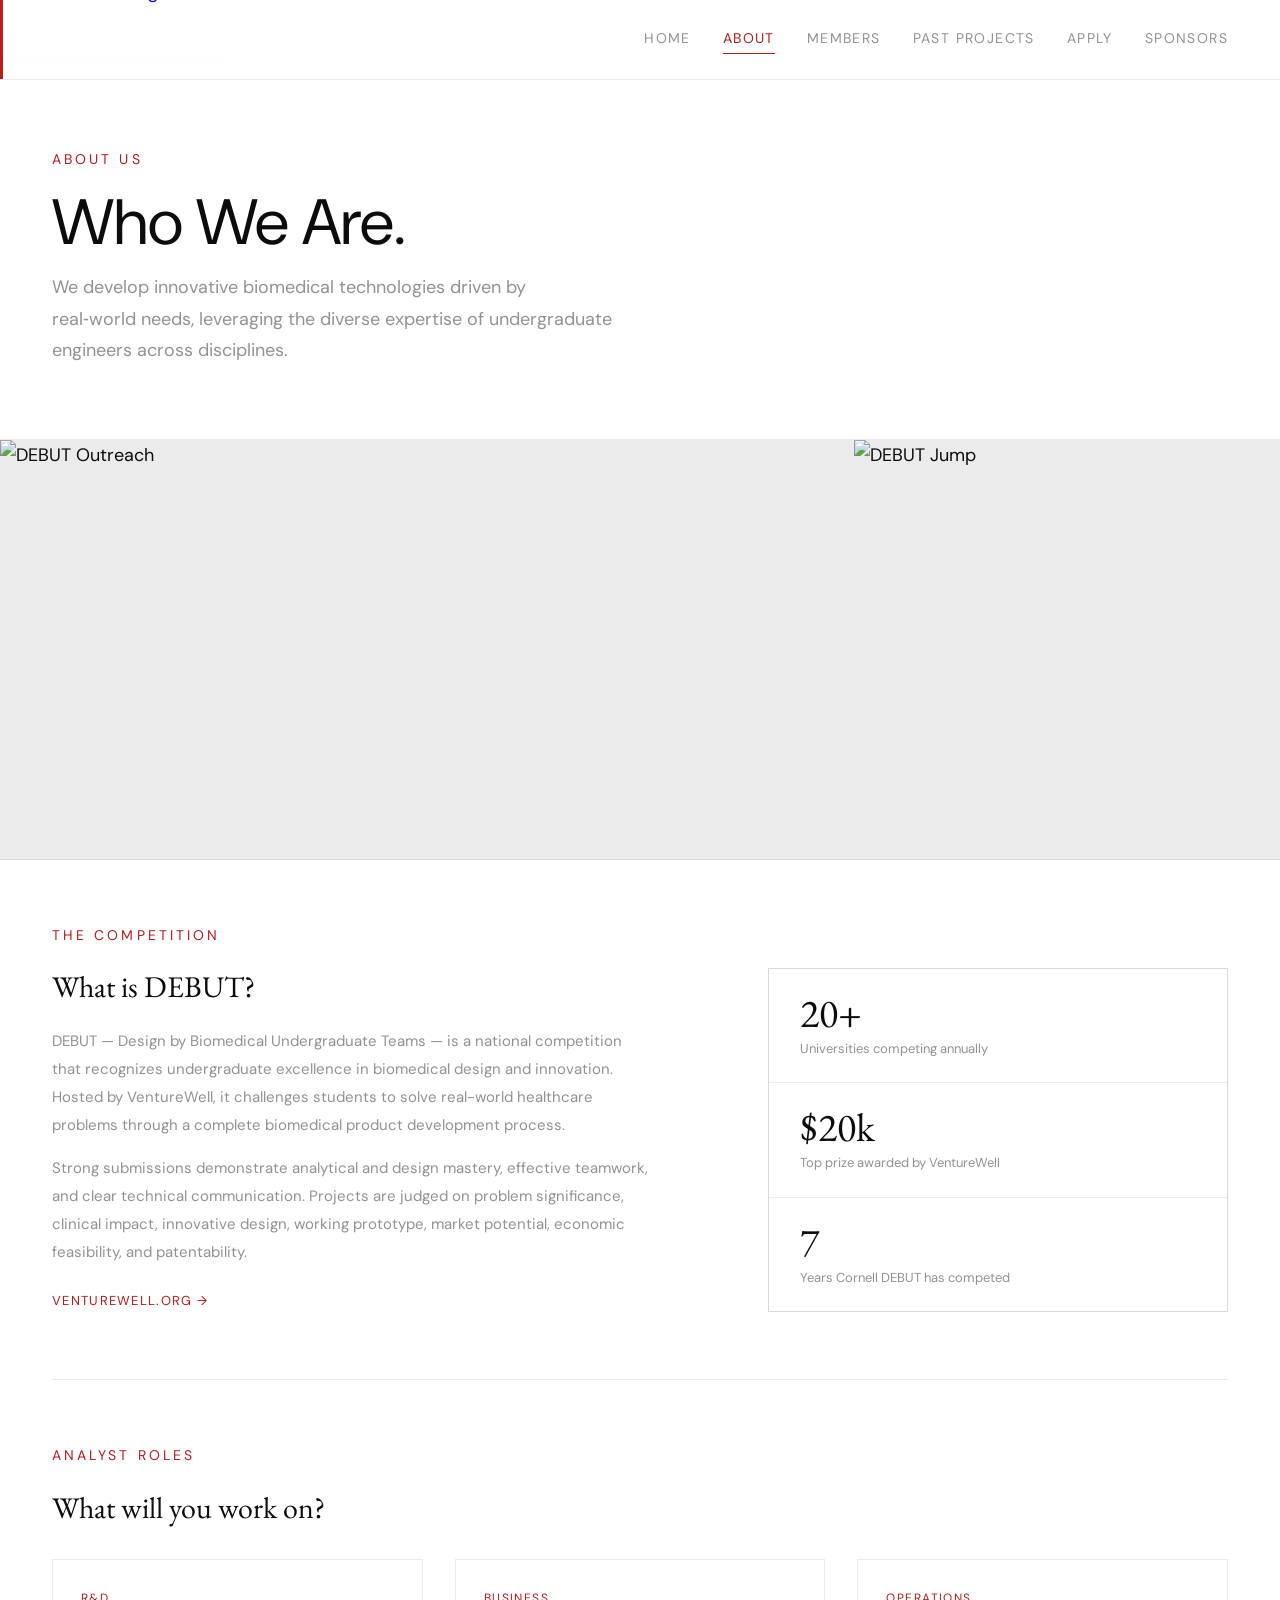
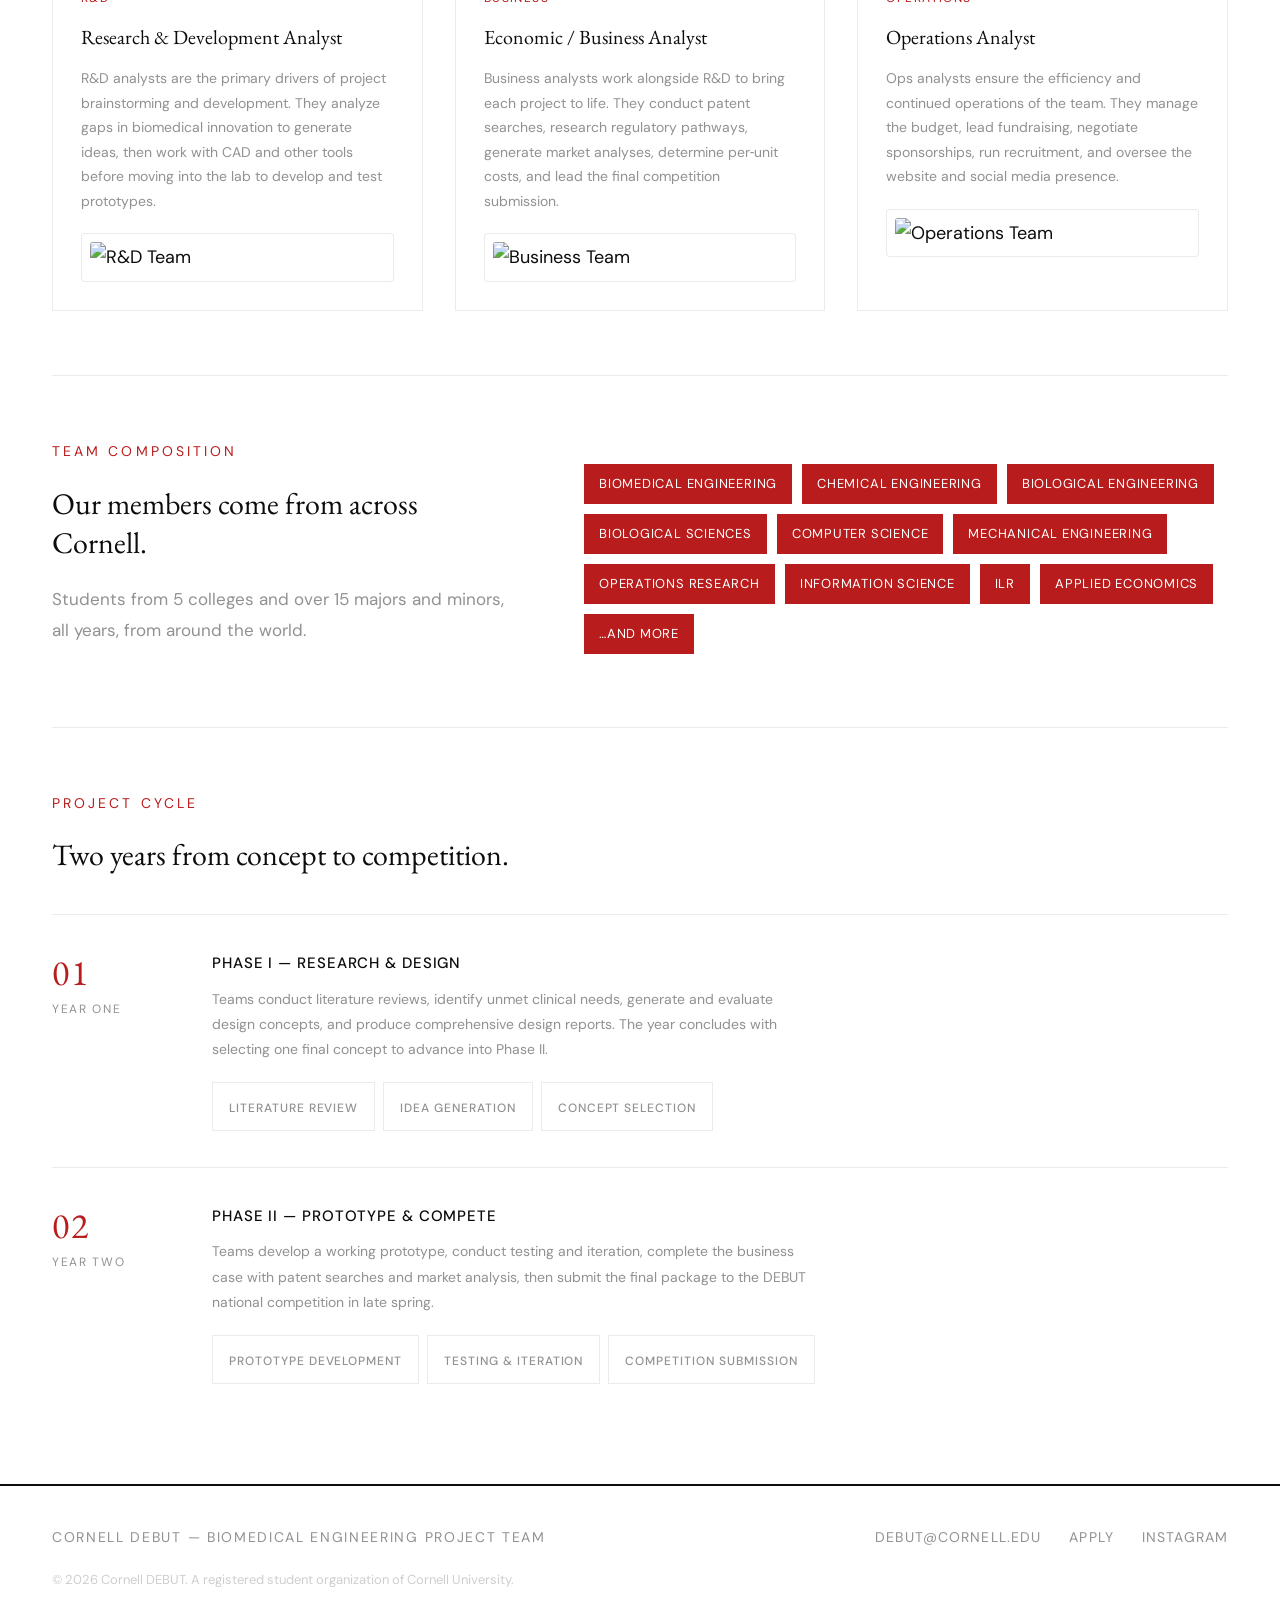
==== about/index.html @ a7586063 "Page splitting split website pages to different html files" ====
<!DOCTYPE html>
<html lang="en">
<head>
  <meta charset="UTF-8">
  <meta name="viewport" content="width=device-width, initial-scale=1.0">
  <title>About — Cornell DEBUT</title>
  <meta name="description" content="How Cornell DEBUT works: the VentureWell DEBUT competition, our analyst roles, team composition, and the two-year project timeline.">
  <link rel="canonical" href="https://cornelldebut.org/about/">

  <!-- Google Fonts -->
  <link rel="preconnect" href="https://fonts.googleapis.com">
  <link rel="preconnect" href="https://fonts.gstatic.com" crossorigin>
  <link href="https://fonts.googleapis.com/css2?family=EB+Garamond:ital,wght@0,400;0,500;1,400&family=DM+Sans:wght@300;400;500&display=swap" rel="stylesheet">

  <!-- Stylesheet -->
  <link rel="stylesheet" href="/styles.css">
</head>
<body data-page="about">

<!-- ══════════════════════════════════════════════════════════════════════
     NAVIGATION — identical on all 6 pages.
     If you change it, copy this whole block into every page file.
     The current tab highlights itself from <body data-page="..."> — no JS.
     ══════════════════════════════════════════════════════════════════════ -->
<nav>
  <a href="/" class="nav-brand">
    <img src="/static/DEBUT_LOGOS/DEBUT_MAIN_LOGO.png" alt="DEBUT Logo" class="nav-logo">
  </a>
  <div class="nav-links">
    <a class="nav-link" data-nav="home"          href="/">Home</a>
    <a class="nav-link" data-nav="about"         href="/about/">About</a>
    <a class="nav-link" data-nav="members"       href="/members/">Members</a>
    <a class="nav-link" data-nav="past-projects" href="/past-projects/">Past Projects</a>
    <a class="nav-link" data-nav="apply"         href="/apply/">Apply</a>
    <a class="nav-link" data-nav="sponsors"      href="/sponsors/">Sponsors</a>
  </div>
</nav>

<div class="page">
  <!-- ── HERO ─────────────────────────────────────────────────── -->
  <div class="about-hero">
    <div class="about-hero-inner">
      <div class="page-eyebrow">About Us</div>
      <h1 class="page-title">Who We Are.</h1>
      <p class="page-subtitle">
        We develop innovative biomedical technologies driven by real‑world needs, leveraging the diverse expertise of undergraduate engineers across disciplines.
      </p>
    </div>
  </div>

  <!-- ── PHOTO STRIP ───────────────────────────────────────────── -->
  <div class="about-photo-strip">
    <div class="about-strip-img about-strip-main">
      <img loading="lazy" decoding="async" src="/static/DEBUT_B_ROLL/B_Roll_2.JPG" alt="DEBUT Outreach">
    </div>
    <div class="about-strip-img">
      <img loading="lazy" decoding="async" src="/static/DEBUT_B_ROLL/Subteam_1.JPG" alt="DEBUT Jump">
    </div>
  </div>

  <!-- ── BODY ──────────────────────────────────────────────────── -->
  <div class="about-body">

    <!-- The Competition -->
    <div class="about-section">
      <div class="about-section-grid">
        <div class="about-section-text">
          <div class="section-label">The Competition</div>
          <h2 class="about-section-heading">What is DEBUT?</h2>
          <p class="about-p">
            DEBUT — Design by Biomedical Undergraduate Teams — is a national competition that recognizes undergraduate excellence in biomedical design and innovation. Hosted by VentureWell, it challenges students to solve real-world healthcare problems through a complete biomedical product development process.
          </p>
          <p class="about-p">
            Strong submissions demonstrate analytical and design mastery, effective teamwork, and clear technical communication. Projects are judged on problem significance, clinical impact, innovative design, working prototype, market potential, economic feasibility, and patentability.
          </p>
          <a href="https://venturewell.org/debut/" target="_blank" class="about-link">Venturewell.org →</a>
        </div>

        <div class="about-section-aside">
          <div class="about-stat-card">
            <div class="about-stat-num">20+</div>
            <div class="about-stat-label">Universities competing annually</div>
          </div>
          <div class="about-stat-card">
            <div class="about-stat-num">$20k</div>
            <div class="about-stat-label">Top prize awarded by VentureWell</div>
          </div>
          <div class="about-stat-card">
            <div class="about-stat-num">7</div>
            <div class="about-stat-label">Years Cornell DEBUT has competed</div>
          </div>
        </div>
      </div>
    </div>

    <!-- Analyst Roles -->
    <div class="about-section about-section--bordered">
      <div class="section-label">Analyst Roles</div>
      <h2 class="about-section-heading">What will you work on?</h2>

      <div class="role-cards">

        <!-- R&D -->
        <div class="role-card">
          <div class="role-card-label">R&D</div>
          <div class="role-card-content">
            <h3>Research & Development Analyst</h3>
            <p>R&D analysts are the primary drivers of project brainstorming and development. They analyze gaps in biomedical innovation to generate ideas, then work with CAD and other tools before moving into the lab to develop and test prototypes.</p>
          </div>
          <div class="role-photo-box">
            <img loading="lazy" decoding="async" src="/static/DEBUT_B_ROLL/R&D_Analyst.JPEG" alt="R&D Team">
          </div>
        </div>

        <!-- Business -->
        <div class="role-card">
          <div class="role-card-label">Business</div>
          <div class="role-card-content">
            <h3>Economic / Business Analyst</h3>
            <p>Business analysts work alongside R&D to bring each project to life. They conduct patent searches, research regulatory pathways, generate market analyses, determine per‑unit costs, and lead the final competition submission.</p>
          </div>
          <div class="role-photo-box">
            <img loading="lazy" decoding="async" src="/static/DEBUT_B_ROLL/Econ_Analyst.JPG" alt="Business Team">
          </div>
        </div>

        <!-- Operations -->
        <div class="role-card">
          <div class="role-card-label">Operations</div>
          <div class="role-card-content">
            <h3>Operations Analyst</h3>
            <p>Ops analysts ensure the efficiency and continued operations of the team. They manage the budget, lead fundraising, negotiate sponsorships, run recruitment, and oversee the website and social media presence.</p>
          </div>
          <div class="role-photo-box">
            <img loading="lazy" decoding="async" src="/static/DEBUT_B_ROLL/Subteam_2.JPG" alt="Operations Team">
          </div>
        </div>

      </div>
    </div>

    <!-- Team Composition -->
    <div class="about-section about-section--bordered">
      <div class="about-composition-grid">
        <div>
          <div class="section-label">Team Composition</div>
          <h2 class="about-section-heading">Our members come from across Cornell.</h2>
          <p class="about-p about-p--lead">
            Students from 5 colleges and over 15 majors and minors, all years, from around the world.
          </p>
        </div>

        <div class="composition-tags">
          <div class="composition-tag">Biomedical Engineering</div>
          <div class="composition-tag">Chemical Engineering</div>
          <div class="composition-tag">Biological Engineering</div>
          <div class="composition-tag">Biological Sciences</div>
          <div class="composition-tag">Computer Science</div>
          <div class="composition-tag">Mechanical Engineering</div>
          <div class="composition-tag">Operations Research</div>
          <div class="composition-tag">Information Science</div>
          <div class="composition-tag">ILR</div>
          <div class="composition-tag">Applied Economics</div>
          <div class="composition-tag">…and more</div>
        </div>
      </div>
    </div>

    <!-- Project Cycle Timeline -->
    <div class="about-section about-section--bordered">
      <div class="section-label">Project Cycle</div>
      <h2 class="about-section-heading">Two years from concept to competition.</h2>

      <div class="timeline">

        <div class="timeline-row">
          <div class="timeline-year">
            <div class="timeline-marker">01</div>
            <span>Year One</span>
          </div>
          <div class="timeline-content">
            <h4>Phase I — Research &amp; Design</h4>
            <p>
              Teams conduct literature reviews, identify unmet clinical needs, generate and evaluate design concepts, and produce comprehensive design reports. The year concludes with selecting one final concept to advance into Phase II.
            </p>
            <div class="phase-steps">
              <div class="phase-step"><span>Literature Review</span></div>
              <div class="phase-step"><span>Idea Generation</span></div>
              <div class="phase-step"><span>Concept Selection</span></div>
            </div>
          </div>
        </div>

        <div class="timeline-row">
          <div class="timeline-year">
            <div class="timeline-marker">02</div>
            <span>Year Two</span>
          </div>
          <div class="timeline-content">
            <h4>Phase II — Prototype &amp; Compete</h4>
            <p>
              Teams develop a working prototype, conduct testing and iteration, complete the business case with patent searches and market analysis, then submit the final package to the DEBUT national competition in late spring.
            </p>
            <div class="phase-steps">
              <div class="phase-step"><span>Prototype Development</span></div>
              <div class="phase-step"><span>Testing &amp; Iteration</span></div>
              <div class="phase-step"><span>Competition Submission</span></div>
            </div>
          </div>
        </div>

      </div>
    </div>

  </div>

  <!-- FOOTER -->
</div>

<!-- ══════════════════════════════════════════════════════════════════════
     FOOTER — identical on all 6 pages. Copy to every file if changed.
     ══════════════════════════════════════════════════════════════════════ -->
<footer>
  <div class="footer-brand">Cornell DEBUT — Biomedical Engineering Project Team</div>
  <div class="footer-links">
    <a href="mailto:debut@cornell.edu" class="footer-link">debut@cornell.edu</a>
    <a href="/apply/" class="footer-link">Apply</a>
    <a href="https://instagram.com/cornelldebut" target="_blank" rel="noopener" class="footer-link">Instagram</a>
  </div>
  <div class="footer-copy">© 2026 Cornell DEBUT. A registered student organization of Cornell University.</div>
</footer>

<script src="/main.js"></script>

</body>
</html>
---- styles.css ----
/* ==========================================================================
   Cornell DEBUT — Main Stylesheet
   ==========================================================================

   Table of Contents:
   1.  Reset & Root Variables
   2.  Base / Body
   3.  Navigation
   4.  Page System (show/hide)
   5.  Buttons
   6.  Footer
   7.  Home — Hero
   8.  Home — Stats Bar
   9.  Home — Sections & Layout
   10. Home — Subteam Cards
   11. Home — Alumni Ticker
   12. Home — Photo Carousel
   13. About Page
   14. Members Page
   15. Apply Page
   16. Sponsors Page
   17. R&D Devices Page
   ========================================================================== */


/* --------------------------------------------------------------------------
   1. Reset & Root Variables
   -------------------------------------------------------------------------- */
*, *::before, *::after {
  box-sizing: border-box;
  margin: 0;
  padding: 0;
}

:root {
  --red:          #b91c1c;
  --red-dim:      rgba(185, 28, 28, 0.08);
  --red-mid:      rgba(185, 28, 28, 0.18);

  --bg:           #ffffff;
  --bg2:          #f8f8f8;
  --bg3:          #f2f2f2;

  --border:       rgba(0, 0, 0, 0.08);
  --border-hover: rgba(0, 0, 0, 0.18);

  --text:         #0c0c0c;
  --text-dim:     rgba(12, 12, 12, 0.45);
  --text-mid:     rgba(12, 12, 12, 0.70);

  --serif:        'EB Garamond', Georgia, serif;
  --sans:         'DM Sans', sans-serif;
}


/* --------------------------------------------------------------------------
   2. Base / Body
   -------------------------------------------------------------------------- */
html { scroll-behavior: smooth; }

body {
  background:             var(--bg);
  color:                  var(--text);
  font-family:            var(--sans);
  font-size:              18px;
  line-height:            1.7;
  -webkit-font-smoothing: antialiased;
  overflow-x:             hidden;
}


/* --------------------------------------------------------------------------
   3. Navigation
   -------------------------------------------------------------------------- */
nav {
  position:        fixed;
  top:             0; left: 0; right: 0;
  z-index:         200;
  height:          80px;
  display:         flex;
  align-items:     center;
  justify-content: space-between;
  padding:         0 52px;
  background:      rgba(255,255,255,0.97);
  backdrop-filter: blur(14px);
  border-bottom:   0.5px solid var(--border);
}

nav::before {
  content:    '';
  position:   absolute;
  left: 0; top: 0; bottom: 0;
  width:      3px;
  background: var(--red);
}

.nav-brand { display: flex; align-items: center; gap: 11px; cursor: pointer; text-decoration: none; }

.nav-logo {
  height: 125px;
  width: auto;
}

.nav-name {
  font-size:      22px;
  font-weight:    700;
  letter-spacing: 0;
  text-transform: none;
}

.nav-links { display: flex; gap: 32px; align-items: center; }

.nav-link {
  font-size:      14px;
  font-weight:    400;
  letter-spacing: 0.1em;
  text-transform: uppercase;
  color:          var(--text-dim);
  cursor:         pointer;
  transition:     color 0.2s;
  border:         none;
  background:     none;
  font-family:    var(--sans);
  position:        relative;
  padding-bottom:  2px;
  text-decoration: none;
  display:         inline-block;
}

.nav-link::after {
  content:    '';
  position:   absolute;
  bottom: -2px; left: 0;
  width: 0; height: 1.5px;
  background: var(--red);
  transition: width 0.22s ease;
}

.nav-link:hover        { color: var(--text); }
.nav-link:hover::after { width: 100%; }

/* Current-page highlight. Each page sets <body data-page="..."> and the
   matching nav link lights up. Add a pair of selectors here for a new page. */
body[data-page="home"]          .nav-link[data-nav="home"],
body[data-page="about"]         .nav-link[data-nav="about"],
body[data-page="members"]       .nav-link[data-nav="members"],
body[data-page="past-projects"] .nav-link[data-nav="past-projects"],
body[data-page="apply"]         .nav-link[data-nav="apply"],
body[data-page="sponsors"]      .nav-link[data-nav="sponsors"] {
  color: var(--red);
}
body[data-page="home"]          .nav-link[data-nav="home"]::after,
body[data-page="about"]         .nav-link[data-nav="about"]::after,
body[data-page="members"]       .nav-link[data-nav="members"]::after,
body[data-page="past-projects"] .nav-link[data-nav="past-projects"]::after,
body[data-page="apply"]         .nav-link[data-nav="apply"]::after,
body[data-page="sponsors"]      .nav-link[data-nav="sponsors"]::after {
  width: 100%;
}


/* --------------------------------------------------------------------------
   4. Page System
   -------------------------------------------------------------------------- */
.page { padding-top: 60px; min-height: 100vh; }


/* --------------------------------------------------------------------------
   5. Buttons
   -------------------------------------------------------------------------- */
.btn-primary {
  font-size:      14px;
  letter-spacing: 0.12em;
  text-transform: uppercase;
  font-weight:    500;
  padding:        12px 28px;
  background:     var(--red);
  color:          #fff;
  border:         none;
  cursor:          pointer;
  transition:      background 0.2s, transform 0.15s;
  font-family:     var(--sans);
  text-decoration: none;
  display:         inline-block;
  text-align:      center;
}

.btn-primary:hover { background: #991616; transform: translateY(-1px); }

.btn-outline {
  font-size:      14px;
  letter-spacing: 0.12em;
  text-transform: uppercase;
  font-weight:    500;
  padding:        12px 28px;
  background:     transparent;
  color:          var(--text-mid);
  border:         0.5px solid var(--border-hover);
  cursor:          pointer;
  transition:      all 0.2s;
  font-family:     var(--sans);
  text-decoration: none;
  display:         inline-block;
  text-align:      center;
}

.btn-outline:hover { border-color: var(--text-mid); color: var(--text); }


/* --------------------------------------------------------------------------
   6. Footer
   -------------------------------------------------------------------------- */
footer {
  border-top:      2px solid var(--text);
  padding:         40px 52px;
  display:         flex;
  justify-content: space-between;
  align-items:     center;
  flex-wrap:       wrap;
  gap:             20px;
  background:      var(--bg);
}

.footer-brand {
  font-size:      14px;
  letter-spacing: 0.12em;
  text-transform: uppercase;
  color:          var(--text-dim);
}

.footer-links { display: flex; gap: 28px; }

.footer-link {
  font-size:       14px;
  letter-spacing:  0.08em;
  text-transform:  uppercase;
  color:           var(--text-dim);
  text-decoration: none;
  cursor:          pointer;
  transition:      color 0.2s;
}

.footer-link:hover { color: var(--red); }

.footer-copy { font-size: 13px; color: rgba(12,12,12,0.2); }


/* --------------------------------------------------------------------------
   7. Home — Hero
   -------------------------------------------------------------------------- */
.hero {
  min-height:  92vh;
  display:     flex;
  align-items: stretch;
  position:    relative;
  overflow:    hidden;
  background:  var(--bg);
}

/* Faint decorative circle top-right */
.hero::after {
  content:      '';
  position:     absolute;
  top: -60px; right: 40px;
  width:        280px; height: 280px;
  border:       1px solid rgba(185,28,28,0.08);
  border-radius: 50%;
  pointer-events: none;
  z-index:      1;
}

.hero-bg {
  position:   absolute;
  inset:      0;
  z-index:    0;
  background: var(--bg);
}

.hero-grid {
  position:         absolute;
  inset:            0;
  z-index:          1;
  background-image: linear-gradient(var(--border) 1px, transparent 1px),
                    linear-gradient(90deg, var(--border) 1px, transparent 1px);
  background-size:  60px 60px;
  mask-image:       radial-gradient(ellipse 70% 90% at 25% 60%, black 20%, transparent 100%);
}

/* Split layout */
.hero-split {
  position:    relative;
  z-index:     2;
  display:     flex;
  align-items: stretch;
  width:       100%;
}

/* Left: text */
.hero-content {
  flex:            0 0 48%;
  display:         flex;
  flex-direction:  column;
  justify-content: flex-end;
  padding:         80px 56px 72px 52px;
  position:        relative;
  z-index:         2;
}

/* Right: light grey photo panel */
.hero-photo-panel {
  flex:       0 0 52%;
  position:   relative;
  overflow:   hidden;
  background: linear-gradient(140deg, #f5f5f5 0%, #ebebeb 100%);
}

.hero-team-photo {
  position:        absolute;
  inset:           0;
  width:           100%;
  height:          100%;
  object-fit:      contain;
  object-position: center;
}

/* Thin red dividing line */
.hero-photo-panel::before {
  content:    '';
  position:   absolute;
  left: 0; top: 12%; bottom: 12%;
  width:      2px;
  background: linear-gradient(to bottom, transparent, var(--red) 35%, var(--red) 65%, transparent);
  z-index:    3;
}

/* Faint red glow in bottom-right corner */
.hero-photo-panel::after {
  content:    '';
  position:   absolute;
  bottom: 0; right: 0;
  width:  260px; height: 260px;
  background: radial-gradient(ellipse at bottom right, rgba(185,28,28,0.08) 0%, transparent 65%);
  z-index:    2;
  pointer-events: none;
}

.hero-eyebrow {
  font-size:      12px;
  letter-spacing: 0.18em;
  text-transform: uppercase;
  color:          var(--red);
  margin-bottom:  16px;
  display:        flex;
  align-items:    center;
  gap:            10px;
}

.hero-eyebrow::before {
  content:    '';
  display:    block;
  width:      24px; height: 1px;
  background: var(--red);
}

.hero-title {
  font-family:    var(--sans);
  font-size:      clamp(52px, 7vw, 88px);
  font-weight:    400;
  line-height:    1.0;
  letter-spacing: -0.01em;
  color:          var(--text);
  margin-bottom:  24px;
}

.hero-title em { font-style: italic; color: var(--red); }

.hero-desc {
  font-size:     18px;
  color:         var(--text-dim);
  max-width:     480px;
  line-height:   1.75;
  margin-bottom: 36px;
}

.hero-cta { display: flex; gap: 14px; flex-wrap: wrap; }

@media (max-width: 900px) {
  .hero-split       { flex-direction: column; }
  .hero-content     { flex: none; padding: 72px 32px 40px; }
  .hero-photo-panel {
    flex: none; width: 100%; min-height: 320px;
  }
  .about-photo-grid {
    grid-template-columns: 1fr;
    grid-template-rows: repeat(3, minmax(180px, auto));
  }
  .about-photo-large { grid-row: auto; }
  .about-photo-small { min-height: 180px; }
}

/* Responsive helpers */
@media (max-width: 900px) {
  .tiers-grid { grid-template-columns: repeat(2, 1fr); }
  .apply-body { grid-template-columns: 1fr; gap: 48px; }
  .sponsor-benefits { grid-template-columns: 1fr; }
  .two-col { grid-template-columns: 1fr; gap: 48px; }
  .subteam-cards { grid-template-columns: 1fr; }
  .stats-bar { grid-template-columns: repeat(2, 1fr); }
  .role-cards { grid-template-columns: 1fr; }
  nav { padding: 0 24px; }
  .filter-row, .members-content, #team-container { padding-left: 24px; padding-right: 24px; }
  .about-body, .apply-body, .sponsors-body, .rnd-content { padding-left: 24px; padding-right: 24px; }
  .members-hero, .apply-hero, .sponsors-hero, .rnd-hero, .about-hero { padding-left: 24px; padding-right: 24px; }
  footer { padding: 32px 24px; }
}

@media (max-width: 600px) {
  .tiers-grid { grid-template-columns: 1fr; }
  .stats-bar { grid-template-columns: 1fr 1fr; }
  .hero-content { padding: 56px 20px 32px; }
  .hero-photo-panel { min-height: 260px; }
  .home-section { padding: 56px 20px; }
}


/* --------------------------------------------------------------------------
   8. Home — Stats Bar
   -------------------------------------------------------------------------- */
.stats-bar {
  border-top:            0.5px solid var(--border);
  border-bottom:         0.5px solid var(--border);
  display:               grid;
  grid-template-columns: repeat(4, 1fr);
}

.stat-item {
  padding:      32px 52px;
  border-right: 0.5px solid var(--border);
  position:     relative;
  overflow:     hidden;
  transition:   background 0.2s;
}

.stat-item::after {
  content:    '';
  position:   absolute;
  bottom: 0; left: 0; right: 0;
  height:     2px;
  background: var(--red);
  transform:  scaleX(0);
  transform-origin: left;
  transition: transform 0.3s ease;
}

.stat-item:hover        { background: var(--bg2); }
.stat-item:hover::after { transform: scaleX(1); }
.stat-item:last-child   { border-right: none; }

.stat-num { font-family: var(--serif); font-size: 42px; color: var(--text); line-height: 1; }

.stat-label {
  font-size:      14px;
  letter-spacing: 0.1em;
  text-transform: uppercase;
  color:          var(--text-dim);
  margin-top:     6px;
}


/* --------------------------------------------------------------------------
   9. Home — Sections & Layout
   -------------------------------------------------------------------------- */
.home-section { 
  padding: 88px 52px; 
  position: relative;
}

/* Faint decorative circle top-right */
.home-section::after {
  content:      '';
  position:     absolute;
  top: -40px; right: 60px;
  width:        200px; height: 200px;
  border:       1px solid rgba(185,28,28,0.06);
  border-radius: 50%;
  pointer-events: none;
  z-index:      0;
}
.home-section + .home-section { border-top: 0.5px solid var(--border); }

.section-label {
  font-size:      14px;
  letter-spacing: 0.22em;
  text-transform: uppercase;
  color:          var(--red);
  margin-bottom:  20px;
}

.section-title {
  font-family:   var(--sans);
  font-size:     clamp(28px, 3.5vw, 44px);
  font-weight:   400;
  line-height:   1.2;
  color:         var(--text);
  margin-bottom: 20px;
}

.section-title em { font-style: italic; color: var(--red); }

.section-body { font-size: 18px; color: var(--text-dim); line-height: 1.8; max-width: 640px; }

.two-col {
  display:               grid;
  grid-template-columns: 1fr 1fr;
  gap:                   80px;
  align-items:           start;
  position:              relative;
}

/* --------------------------------------------------------------------------
   10. Home — Subteam Cards
   -------------------------------------------------------------------------- */
.subteam-cards {
  display:               grid;
  grid-template-columns: repeat(3, 1fr);
  gap:                   1px;
  background:            var(--border);
  margin-top:            48px;
}

.subteam-card {
  background: var(--bg);
  padding:    32px 28px;
  position:   relative;
  overflow:   hidden;
  transition: background 0.2s;
}

.subteam-card::after {
  content:    '';
  position:   absolute;
  bottom: 0; left: 0; right: 0;
  height:     2px;
  background: var(--red);
  transform:  scaleX(0);
  transform-origin: left;
  transition: transform 0.3s ease;
}

.subteam-card:hover        { background: var(--bg2); }
.subteam-card:hover::after { transform: scaleX(1); }

.subteam-card-num {
  font-family:   var(--serif);
  font-size:     28px;
  color:         var(--red);
  line-height:   1;
  margin-bottom: 16px;
}

.subteam-card-name {
  font-size:      16px;
  font-weight:    500;
  letter-spacing: 0.08em;
  text-transform: uppercase;
  margin-bottom:  10px;
}

.subteam-card-desc { font-size: 16px; color: var(--text-dim); line-height: 1.7; }


/* Floating photos in home mission section */
.floating-photo {
  position: absolute;
  border-radius: 2px;
  background-size: cover;
  background-position: center;
  box-shadow: 0 12px 40px rgba(0,0,0,0.12);
  pointer-events: none;
  z-index: 0;
  display: none; /* hidden by default — only show on large screens */
}

@media (min-width: 1200px) {
  .floating-photo { display: block; }
}
/* Single dark band as a punchy contrast strip amid all the white */
.alumni-strip {
  border-top:    0.5px solid var(--border);
  border-bottom: 0.5px solid var(--border);
  overflow:      hidden;
  background:    var(--text);
}

.alumni-strip-label {
  font-size:      14px;
  letter-spacing: 0.22em;
  text-transform: uppercase;
  color:          rgba(255,255,255,0.35);
  padding:        18px 52px 14px;
  border-bottom:  0.5px solid rgba(255,255,255,0.07);
}

.ticker-wrap {
  overflow:           hidden;
  padding:            28px 0;
  -webkit-mask-image: linear-gradient(90deg, transparent 0%, black 8%, black 92%, transparent 100%);
  mask-image:         linear-gradient(90deg, transparent 0%, black 8%, black 92%, transparent 100%);
}

.ticker {
  display:     flex;
  gap:         72px;
  white-space: nowrap;
  animation:   ticker 40s linear infinite;
  align-items: center;
}

.ticker:hover { animation-play-state: paused; }

.ticker-item {
  display:    flex;
  align-items: center;
  gap:         10px;
  flex-shrink: 0;
  opacity:     0.45;
  transition:  opacity 0.2s;
}

.ticker-item:hover { opacity: 1; }

@keyframes ticker {
  0%   { transform: translateX(0); }
  100% { transform: translateX(-50%); }
}


/* --------------------------------------------------------------------------
   12. Home — Photo Carousel
   -------------------------------------------------------------------------- */
.photo-carousel {
  position:      relative;
  width:         100%;
  height:        340px;
  overflow:      hidden;
  background:    var(--bg3);
  border-top:    0.5px solid var(--border);
  border-bottom: 0.5px solid var(--border);
}

.carousel-container { width: 100%; height: 100%; overflow: hidden; }

.carousel-track {
  display:   flex;
  height:    100%;
  gap:       0;
  animation: scroll 32s linear infinite;
  width:     max-content;
}

.carousel-item { flex-shrink: 0; width: 420px; height: 100%; margin-right: 16px; overflow: hidden; }

.carousel-item img { width: 100%; height: 100%; object-fit: cover; transition: transform 0.4s ease; display: block; }
.carousel-item:hover img { transform: scale(1.03); }

@keyframes scroll {
  0%   { transform: translateX(0); }
  100% { transform: translateX(-50%); }
}


/* --------------------------------------------------------------------------
   13. About Page
   -------------------------------------------------------------------------- */

/* ── Hero ── */
.about-hero {
  padding:    88px 52px 72px;
  position:   relative;
  background: var(--bg);
  border-bottom: 0.5px solid var(--border);
}

.about-hero::before {
  content:    '';
  position:   absolute;
  top: 0; left: 0; right: 0;
  height:     3px;
  background: linear-gradient(to right, var(--red) 0%, rgba(185,28,28,0.12) 55%, transparent 100%);
}

.about-hero-inner { max-width: 640px; }

/* ── Photo strip ── */
.about-photo-strip {
  display:        flex;
  height:         420px;
  gap:            3px;
  background:     var(--border);
  overflow:       hidden;
  border-bottom:  0.5px solid var(--border);
}

.about-strip-img {
  flex:     1;
  overflow: hidden;
  position: relative;
}

.about-strip-main { flex: 2; }

.about-strip-img img {
  width:      100%;
  height:     100%;
  object-fit: cover;
  object-position: center;
  display:    block;
  transition: transform 0.5s ease;
}

.about-strip-img:hover img { transform: scale(1.04); }

@media (max-width: 900px) {
  .about-photo-strip { height: 280px; }
  .about-strip-img:nth-child(3),
  .about-strip-img:nth-child(4) { display: none; }
  .about-strip-main { flex: 1; }
}

@media (max-width: 600px) {
  .about-photo-strip { height: 220px; }
  .about-hero { padding: 64px 24px 52px; }
}

/* ── Body ── */
.about-body { padding: 0 52px; }

.about-section {
  padding: 64px 0;
}

.about-section--bordered {
  border-top: 0.5px solid var(--border);
}

.about-section-heading {
  font-family:   var(--serif);
  font-size:     clamp(22px, 2.6vw, 30px);
  font-weight:   400;
  line-height:   1.3;
  margin-bottom: 22px;
  margin-top:    12px;
}

.about-p {
  font-size:     15px;
  color:         var(--text-dim);
  line-height:   1.85;
  margin-bottom: 16px;
  max-width:     600px;
}

.about-p--lead {
  font-size: 17px;
}

.about-link {
  font-size:      13px;
  letter-spacing: 0.1em;
  text-transform: uppercase;
  color:          var(--red);
  text-decoration: none;
  display:        inline-block;
  margin-top:     8px;
}

.about-link:hover { text-decoration: underline; }

/* ── Competition section: text + stat panel ── */
.about-section-grid {
  display:               grid;
  grid-template-columns: 1.4fr 1fr;
  gap:                   72px;
  align-items:           start;
}

.about-section-aside {
  display:        flex;
  flex-direction: column;
  gap:            1px;
  background:     var(--border);
  border:         0.5px solid var(--border);
  margin-top:     44px; /* align with text after label+heading */
}

.about-stat-card {
  background: var(--bg);
  padding:    24px 28px;
  border-left: 3px solid transparent;
  transition: all 0.2s;
}

.about-stat-card:hover { background: var(--bg2); border-left-color: var(--red); }

.about-stat-num {
  font-family:   var(--serif);
  font-size:     40px;
  color:         var(--text);
  line-height:   1;
  margin-bottom: 6px;
}

.about-stat-label {
  font-size:   13px;
  color:       var(--text-dim);
  line-height: 1.5;
}

@media (max-width: 900px) {
  .about-section-grid { grid-template-columns: 1fr; gap: 40px; }
  .about-section-aside { margin-top: 0; }
  .about-body { padding: 0 24px; }
}

/* ── Team Composition ── */
.about-composition-grid {
  display:               grid;
  grid-template-columns: 1fr 1.4fr;
  gap:                   72px;
  align-items:           start;
}

/* Analyst Role Cards */
.role-cards {
  display: grid;
  grid-template-columns: repeat(3, 1fr);
  gap: 32px;
  margin-top: 32px;
}

.role-card {
  background: var(--bg);
  border: 0.5px solid var(--border);
  padding: 28px;
  transition: background 0.2s, border-color 0.2s;
}

.role-card:hover {
  background: var(--bg2);
  border-color: var(--red);
}

.role-card-label {
  font-size: 12px;
  letter-spacing: 0.12em;
  text-transform: uppercase;
  color: var(--red);
  margin-bottom: 12px;
}

.role-card-content h3 {
  font-family: var(--serif);
  font-size: 20px;
  font-weight: 400;
  margin-bottom: 12px;
  color: var(--text);
}

.role-card-content p {
  font-size: 14px;
  color: var(--text-dim);
  line-height: 1.75;
}

/* Photo inside each Analyst Role card */
.role-photo-box {
  margin-top: 20px;
  border: 0.5px solid var(--border);
  background: var(--bg);
  padding: 8px;
  border-radius: 4px;
  transition: background 0.2s, border-color 0.2s;
}

.role-photo-box:hover {
  background: var(--bg2);
  border-color: var(--red);
}

.role-photo-box img {
  width: 100%;
  aspect-ratio: 4 / 3;
  object-fit: cover;
  border-radius: 3px;
}

/* Responsive */
@media (max-width: 900px) {
  .role-cards {
    grid-template-columns: 1fr;
    gap: 24px;
  }
}

@media (max-width: 900px) {
  .about-composition-grid { grid-template-columns: 1fr; gap: 32px; }
}

/* ── Timeline ── */
.timeline { margin-top: 40px; }

.timeline-row {
  display:               grid;
  grid-template-columns: 120px 1fr;
  gap:                   40px;
  padding:               36px 0;
  border-top:            0.5px solid var(--border);
}

.timeline-year {
  display:        flex;
  flex-direction: column;
  align-items:    flex-start;
  gap:            8px;
  padding-top:    4px;
  font-size:      12px;
  letter-spacing: 0.14em;
  text-transform: uppercase;
  color:          var(--text-dim);
}

.timeline-marker {
  font-family:   var(--serif);
  font-size:     36px;
  color:         var(--red);
  line-height:   1;
}

.timeline-content h4 {
  font-size:      15px;
  font-weight:    500;
  letter-spacing: 0.06em;
  text-transform: uppercase;
  margin-bottom:  10px;
  color:          var(--text);
}

.timeline-content p {
  font-size:     14px;
  color:         var(--text-dim);
  line-height:   1.8;
  max-width:     600px;
}

.phase-steps {
  display:   flex;
  gap:       8px;
  margin-top: 20px;
  flex-wrap: wrap;
}

.phase-step {
  padding:        8px 16px;
  border:         0.5px solid var(--border);
  transition:     all 0.2s;
  background:     var(--bg);
}

.phase-step:hover { border-color: var(--red); background: var(--red-dim); }

.phase-step span {
  font-size:      12px;
  color:          var(--text-dim);
  font-weight:    500;
  letter-spacing: 0.08em;
  text-transform: uppercase;
}

@media (max-width: 700px) {
  .timeline-row { grid-template-columns: 1fr; gap: 16px; }
  .timeline-year { flex-direction: row; align-items: center; gap: 12px; }
  .timeline-marker { font-size: 28px; }
}

/* ── Kept from old about CSS (still referenced elsewhere) ── */
.page-eyebrow {
  font-size:      14px;
  letter-spacing: 0.22em;
  text-transform: uppercase;
  color:          var(--red);
  margin-bottom:  16px;
}

.page-title {
  font-family: var(--sans);
  font-size:   clamp(40px, 5vw, 64px);
  font-weight: 400;
  line-height: 1.1;
  color:       var(--text);
}

.page-subtitle { font-size: 18px; color: var(--text-dim); margin-top: 14px; max-width: 560px; line-height: 1.75; }

/* --------------------------------------------------------------------------
   14. Members Page
   -------------------------------------------------------------------------- */
.members-hero {
  padding:       80px 52px 72px;
  border-bottom: 0.5px solid var(--border);
  position:      relative;
  background:    var(--bg);
}

.members-hero::before {
  content:    '';
  position:   absolute;
  top: 0; left: 0; right: 0;
  height:     3px;
  background: linear-gradient(to right, var(--red) 0%, rgba(185,28,28,0.12) 55%, transparent 100%);
}

.filter-row { display: flex; gap: 8px; padding: 28px 52px 0; flex-wrap: wrap; }

.filter-btn {
  font-size:      14px;
  letter-spacing: 0.12em;
  text-transform: uppercase;
  padding:        7px 18px;
  background:     transparent;
  color:          var(--text-dim);
  border:         0.5px solid var(--border);
  cursor:         pointer;
  transition:     all 0.18s;
  font-family:    var(--sans);
}

.filter-btn:hover  { border-color: var(--border-hover); color: var(--text); }
.filter-btn.active { background: var(--red); border-color: var(--red); color: #fff; }

.members-content { padding: 52px 52px 88px; }
.subteam-section  { margin-bottom: 60px; }

#team-container { padding: 52px 52px 88px; }

.subteam-header {
  margin-bottom:  28px;
  padding-bottom: 16px;
  border-bottom:  0.5px solid var(--border);
  display:        flex;
  align-items:    baseline;
  gap:            16px;
  position:       relative;
}

.subteam-header::after {
  content:    '';
  position:   absolute;
  bottom: -0.5px; left: 0;
  width:      40px; height: 2px;
  background: var(--red);
}

.subteam-section-label { font-size: 14px; letter-spacing: 0.2em; text-transform: uppercase; color: var(--red); }
.subteam-section-title { font-family: var(--sans); font-size: 26px; font-weight: 400; }

.members-grid {
  display:               grid;
  grid-template-columns: repeat(auto-fill, minmax(220px, 1fr));
  gap:                   24px;
}

.member-card {
  display: flex;
  flex-direction: column;
}

.member-card img {
  width: 100%;
  aspect-ratio: 1 / 1;
  object-fit: cover;
  object-position: center top;
  display: block;
  border-radius: 4px;
  filter: grayscale(15%);
  transition: filter 0.3s ease, transform 0.3s ease;
  background: var(--bg3);
}

.member-card:hover img {
  filter: grayscale(0%);
  transform: scale(1.02);
}

/* Placeholder when no photo */
.member-no-photo {
  width: 100%;
  aspect-ratio: 1 / 1;
  background: var(--bg3);
  border-radius: 4px;
  display: flex;
  align-items: center;
  justify-content: center;
  color: var(--text-dim);
  font-size: 32px;
  letter-spacing: 0.02em;
  font-family: var(--serif);
  font-style: italic;
}

.member-photo {
  width: 100%; aspect-ratio: 3 / 4;
  object-fit: cover; object-position: center top;
  display: block;
  filter: grayscale(20%);
  transition: filter 0.35s;
}

/* Team Composition — Tag Cloud (Red Variant) */
.composition-tags {
  display: flex;
  flex-wrap: wrap;
  gap: 10px;
  margin-top: 24px;
}

.composition-tag {
  padding: 8px 14px;
  background: var(--red);
  color: #fff;
  font-size: 13px;
  letter-spacing: 0.06em;
  text-transform: uppercase;
  border: 0.5px solid var(--red);
  transition: all 0.2s;
}

.composition-tag:hover {
  background: #991616; /* deeper red on hover */
  border-color: #991616;
  transform: translateY(-1px);
}

.member-photo:hover { filter: grayscale(0%); }

.member-info { padding: 10px 0 0; border-top: 2px solid var(--border); transition: border-color 0.2s; }
.member-card:hover .member-info { border-color: var(--red); }

.member-name { font-size: 14px; font-weight: 400; color: var(--text); margin-top: 10px; line-height: 1.4; }

.member-lead-tag {
  font-size:      11px;
  letter-spacing: 0.12em;
  text-transform: uppercase;
  color:          #fff;
  background:     var(--red);
  padding:        2px 6px;
  margin-left:    6px;
  vertical-align: middle;
}


/* --------------------------------------------------------------------------
   15. Apply Page
   -------------------------------------------------------------------------- */
.apply-hero {
  padding:       80px 52px 72px;
  border-bottom: 0.5px solid var(--border);
  position:      relative;
  background:    var(--bg);
}

.apply-hero::before {
  content:    '';
  position:   absolute;
  top: 0; left: 0; right: 0;
  height:     3px;
  background: linear-gradient(to right, var(--red) 0%, rgba(185,28,28,0.12) 55%, transparent 100%);
}

.apply-hero::after {
  content:    '';
  position:   absolute;
  top: 0; right: 0;
  width:  240px; height: 240px;
  background: radial-gradient(ellipse at top right, rgba(185,28,28,0.04) 0%, transparent 65%);
  pointer-events: none;
}

.apply-body {
  padding:               72px 52px;
  display:               grid;
  grid-template-columns: 1fr 1fr;
  gap:                   80px;
  align-items:           start;
}

.apply-closed-badge {
  display:        inline-block;
  font-size:      14px;
  letter-spacing: 0.14em;
  text-transform: uppercase;
  padding:        6px 14px;
  border:         0.5px solid rgba(185, 28, 28, 0.4);
  color:          var(--red);
  background:     var(--red-dim);
  margin-bottom:  28px;
}

.apply-open-badge {
  display:        inline-block;
  font-size:      14px;
  letter-spacing: 0.14em;
  text-transform: uppercase;
  padding:        6px 14px;
  border:         0.5px solid rgba(34, 197, 94, 0.4);
  color:          #16a34a;
  background:     rgba(34, 197, 94, 0.06);
  margin-bottom:  28px;
}

.apply-positions { display: grid; gap: 1px; background: var(--border); margin-top: 40px; }

.apply-position {
  background:  var(--bg);
  padding:     24px 28px;
  border-left: 3px solid transparent;
  transition:  all 0.2s;
}

.apply-position:hover { background: var(--bg2); border-left-color: var(--red); }

.apply-pos-title { font-size: 16px; font-weight: 500; letter-spacing: 0.06em; text-transform: uppercase; margin-bottom: 8px; }
.apply-pos-desc  { font-size: 16px; color: var(--text-dim); line-height: 1.7; margin-bottom: 14px; }

.apply-pos-link { font-size: 14px; letter-spacing: 0.1em; text-transform: uppercase; color: var(--red); text-decoration: none; }
.apply-pos-link:hover { text-decoration: underline; }

.faq-item { border-bottom: 0.5px solid var(--border); }

.faq-q {
  font-size:       14px;
  font-weight:     400;
  padding:         20px 0;
  cursor:          pointer;
  display:         flex;
  justify-content: space-between;
  align-items:     center;
  gap:             16px;
  color:           var(--text);
  transition:      color 0.2s;
}

.faq-q:hover { color: var(--red); }

.faq-q::after {
  content:    '+';
  font-size:  18px;
  color:      var(--text-dim);
  flex-shrink: 0;
  transition: transform 0.2s, color 0.2s;
}

.faq-item.open .faq-q        { color: var(--red); }
.faq-item.open .faq-q::after { transform: rotate(45deg); color: var(--red); }

.faq-a {
  font-size:   14px;
  color:       var(--text-dim);
  line-height: 1.75;
  max-height:  0;
  overflow:    hidden;
  transition:  max-height 0.3s ease, padding 0.3s;
}

.faq-item.open .faq-a { max-height: 300px; padding-bottom: 20px; }


/* --------------------------------------------------------------------------
   16. Sponsors Page
   -------------------------------------------------------------------------- */
.sponsors-hero {
  padding:       80px 52px 72px;
  border-bottom: 0.5px solid var(--border);
  position:      relative;
  background:    var(--bg);
}

.sponsors-hero::before {
  content:    '';
  position:   absolute;
  top: 0; left: 0; right: 0;
  height:     3px;
  background: linear-gradient(to right, var(--red) 0%, rgba(185,28,28,0.12) 55%, transparent 100%);
}

.sponsors-body { padding: 72px 52px; }
.sponsors-intro { max-width: 600px; margin-bottom: 56px; }
.sponsors-intro p { font-size: 18px; color: var(--text-dim); line-height: 1.8; margin-bottom: 16px; }

.sponsor-benefits {
  display:               grid;
  grid-template-columns: repeat(3, 1fr);
  gap:                   1px;
  background:            var(--border);
  margin-bottom:         64px;
}

.benefit-card {
  background: var(--bg);
  padding:    28px;
  border-top: 3px solid transparent;
  transition: all 0.2s;
}

.benefit-card:hover { background: var(--bg2); border-top-color: var(--red); }

.benefit-icon  { font-family: var(--serif); font-size: 32px; color: var(--red); margin-bottom: 14px; }
.benefit-title { font-size: 16px; font-weight: 500; text-transform: uppercase; letter-spacing: 0.06em; margin-bottom: 10px; }
.benefit-desc  { font-size: 16px; color: var(--text-dim); line-height: 1.7; }

.tiers-section h2 { font-family: var(--sans); font-size: 32px; font-weight: 400; margin-bottom: 28px; }

.tiers-grid {
  display:               grid;
  grid-template-columns: repeat(4, 1fr);
  gap:                   1px;
  background:            var(--border);
  margin-bottom:         48px;
}

.tier-card {
  background: var(--bg);
  padding:    28px;
  border-top: 3px solid transparent;
  transition: all 0.2s;
}

.tier-card:hover { background: var(--bg2); border-top-color: var(--red); }

/* Gold = single dark card as accent among white */
.tier-card.featured {
  background: var(--text);
  border-top: 3px solid var(--red);
}

.tier-card.featured .tier-name   { color: rgba(255,255,255,0.4); }
.tier-card.featured .tier-amount { color: #fff; }
.tier-card.featured .tier-perks li { color: rgba(255,255,255,0.55); border-color: rgba(255,255,255,0.08); }
.tier-card.featured .tier-perks li::before { color: var(--red); }

.tier-name   { font-size: 14px; letter-spacing: 0.2em; text-transform: uppercase; color: var(--text-dim); margin-bottom: 10px; }
.tier-amount { font-family: var(--serif); font-size: 36px; color: var(--text); line-height: 1; margin-bottom: 16px; }

.tier-perks { list-style: none; }

.tier-perks li {
  font-size:   14px;
  color:       var(--text-dim);
  padding:     6px 0;
  border-top:  0.5px solid var(--border);
  display:     flex;
  align-items: start;
  gap:         8px;
}

.tier-perks li::before { content: '—'; color: var(--red); flex-shrink: 0; }

.sponsor-cta { display: flex; gap: 14px; flex-wrap: wrap; align-items: center; }
.sponsor-cta-text { font-size: 14px; color: var(--text-dim); max-width: 400px; }


/* --------------------------------------------------------------------------
   17. R&D Devices Page
   -------------------------------------------------------------------------- */
.rnd-hero {
  padding:       48px 52px 72px;
  border-bottom: 0.5px solid var(--border);
  position:      relative;
  background:    var(--bg);
}

.rnd-hero::before {
  content:    '';
  position:   absolute;
  top: 0; left: 0; right: 0;
  height:     3px;
  background: linear-gradient(to right, var(--red) 0%, rgba(185,28,28,0.12) 55%, transparent 100%);
}

.rnd-content {
  padding:               72px 52px;
  display:               grid;
  grid-template-columns: repeat(auto-fill, minmax(400px, 1fr));
  gap:                   32px;
  max-width:             1200px;
  margin:                0 auto;
}

.device-block {
  background: var(--bg);
  border:     0.5px solid var(--border);
  border-top: 3px solid transparent;
  padding:    24px;
  transition: all 0.25s ease;
}

.device-block:hover {
  border-top: 3px solid var(--red);
  box-shadow: 0 4px 24px rgba(185,28,28,0.06);
  transform:  translateY(-2px);
}

.device-photo  { width: 100%; height: auto; border-radius: 2px; margin-bottom: 16px; }
.device-year   { font-size: 12px; letter-spacing: 0.22em; text-transform: uppercase; color: var(--red); margin-bottom: 8px; }
.device-name   { font-family: var(--sans); font-size: 20px; font-weight: 500; color: var(--text); margin-bottom: 12px; line-height: 1.3; }
.device-desc   { font-size: 14px; color: var(--text-mid); line-height: 1.6; }

/* ==========================================================================
   MOBILE OPTIMIZATIONS — iPhone / Small Screen
   All desktop styles above are untouched. These rules override at ≤480px.
   ========================================================================== */

@media (max-width: 480px) {

  /* ── Navigation ── */
  nav {
    height:   60px;
    padding:  0 16px;
  }

  .nav-logo { height: 72px; }

  /* Horizontal scrollable nav links — no hamburger needed */
  .nav-links {
    gap:              20px;
    overflow-x:       auto;
    -webkit-overflow-scrolling: touch;
    scrollbar-width:  none;
    padding-right:    8px;
  }
  .nav-links::-webkit-scrollbar { display: none; }

  .nav-link {
    font-size:  11px;
    white-space: nowrap;
    flex-shrink: 0;
  }

  /* ── Page offset for smaller nav ── */
  .page { padding-top: 60px; }


  /* ── Hero ── */
  .hero { min-height: auto; }

  .hero-split { flex-direction: column; }

  .hero-content {
    flex:    none;
    padding: 40px 20px 32px;
    order:   1;
  }

  .hero-photo-panel {
    flex:       none;
    width:      100%;
    min-height: 240px;
    order:      2;
  }

  /* Disable the decorative dividing line on mobile */
  .hero-photo-panel::before { display: none; }

  .hero-title {
    font-size:   clamp(36px, 11vw, 52px);
    line-height: 1.05;
  }

  .hero-desc {
    font-size:     16px;
    margin-bottom: 28px;
  }

  .hero-cta { flex-direction: column; gap: 10px; }

  .btn-primary,
  .btn-outline {
    width:      100%;
    text-align: center;
    padding:    14px 20px;
  }


  /* ── Stats Bar ── */
  .stats-bar {
    grid-template-columns: 1fr 1fr;
  }

  .stat-item {
    padding:      20px 16px;
    border-right: 0.5px solid var(--border);
    border-bottom: 0.5px solid var(--border);
  }

  .stat-num   { font-size: 32px; }
  .stat-label { font-size: 12px; }


  /* ── Carousel ── */
  .photo-carousel { height: 220px; }
  .carousel-item  { width: 260px; }


  /* ── Home Sections ── */
  .home-section {
    padding: 48px 20px;
  }

  .section-title { font-size: clamp(24px, 7vw, 34px); }
  .section-body  { font-size: 16px; }

  .two-col {
    grid-template-columns: 1fr;
    gap: 36px;
  }


  /* ── Subteam Cards ── */
  .subteam-cards {
    grid-template-columns: 1fr;
  }

  .subteam-card { padding: 24px 20px; }


  /* ── Alumni Strip ── */
  .alumni-strip-label { padding: 14px 20px 10px; font-size: 12px; }


  /* ── Footer ── */
  footer {
    flex-direction: column;
    align-items:    flex-start;
    padding:        28px 20px;
    gap:            14px;
  }

  .footer-links {
    flex-direction: column;
    gap:            10px;
  }


  /* ── About Page ── */
  .about-hero {
    padding: 40px 20px 36px;
  }

  .about-photo-strip {
    height:         200px;
    flex-direction: row; /* keep strip but shorter */
  }

  .about-body { padding: 40px 20px; }

  .about-photo-grid {
    grid-template-columns: 1fr;
    gap: 12px;
  }

  .about-photo-large,
  .about-photo-small { min-height: 200px; grid-row: auto; }

  .role-cards { grid-template-columns: 1fr; }

  .timeline-items { padding-left: 0; }

  .timeline-item::before { left: -20px; }


  /* ── Members Page ── */
  .members-hero { padding: 40px 20px 36px; }

  .filter-row {
    padding:    16px 20px;
    gap:        8px;
    flex-wrap:  wrap;
  }

  .filter-btn {
    font-size: 11px;
    padding:   6px 12px;
  }

  .members-content,
  #team-container { padding: 24px 20px; }

  /* Tighter member grid — 2 per row */
  #team-container > div,
  .subteam-section {
    display: block;
  }

  .members-grid {
    grid-template-columns: repeat(2, 1fr);
    gap: 20px;
  }

  .member-name { font-size: 13px; }


  /* ── Apply Page ── */
  .apply-hero { padding: 40px 20px 36px; }

  .apply-body {
    grid-template-columns: 1fr;
    padding: 36px 20px;
    gap:     40px;
  }

  .apply-position { padding: 18px 16px; }

  .faq-q { font-size: 13px; }


  /* ── Sponsors Page ── */
  .sponsors-hero { padding: 40px 20px 36px; }

  .sponsors-body { padding: 36px 20px; }

  .sponsor-benefits {
    grid-template-columns: 1fr;
  }

  .tiers-grid {
    grid-template-columns: 1fr;
  }

  .tier-amount { font-size: 28px; }


  /* ── Past Projects Page ── */
  .rnd-hero { padding: 40px 20px 36px; }

  .rnd-content {
    grid-template-columns: 1fr;
    padding: 32px 20px;
    gap:     24px;
  }

  .device-name { font-size: 17px; }
  .device-desc { font-size: 14px; }


  /* ── Page hero text sizing ── */
  .page-title    { font-size: clamp(32px, 9vw, 52px) !important; }
  .page-subtitle { font-size: 15px !important; }

  /* ── Touch targets — minimum 44px tap areas ── */
  .nav-link,
  .filter-btn,
  .footer-link {
    min-height: 44px;
    display:    inline-flex;
    align-items: center;
  }
}

/* Slightly wider phones (481–768px) — tablets in portrait */
@media (min-width: 481px) and (max-width: 768px) {
  nav { padding: 0 24px; }
  .nav-logo { height: 90px; }

  .hero-content { padding: 56px 32px 40px; }
  .hero-title   { font-size: clamp(40px, 9vw, 60px); }

  .home-section { padding: 64px 32px; }
  .two-col      { grid-template-columns: 1fr; gap: 40px; }

  .rnd-content  { grid-template-columns: 1fr; padding: 48px 32px; }

  .apply-body   { padding: 48px 32px; }
  .sponsors-body { padding: 48px 32px; }
  .about-body   { padding: 48px 32px; }

  footer { padding: 32px 32px; }
}
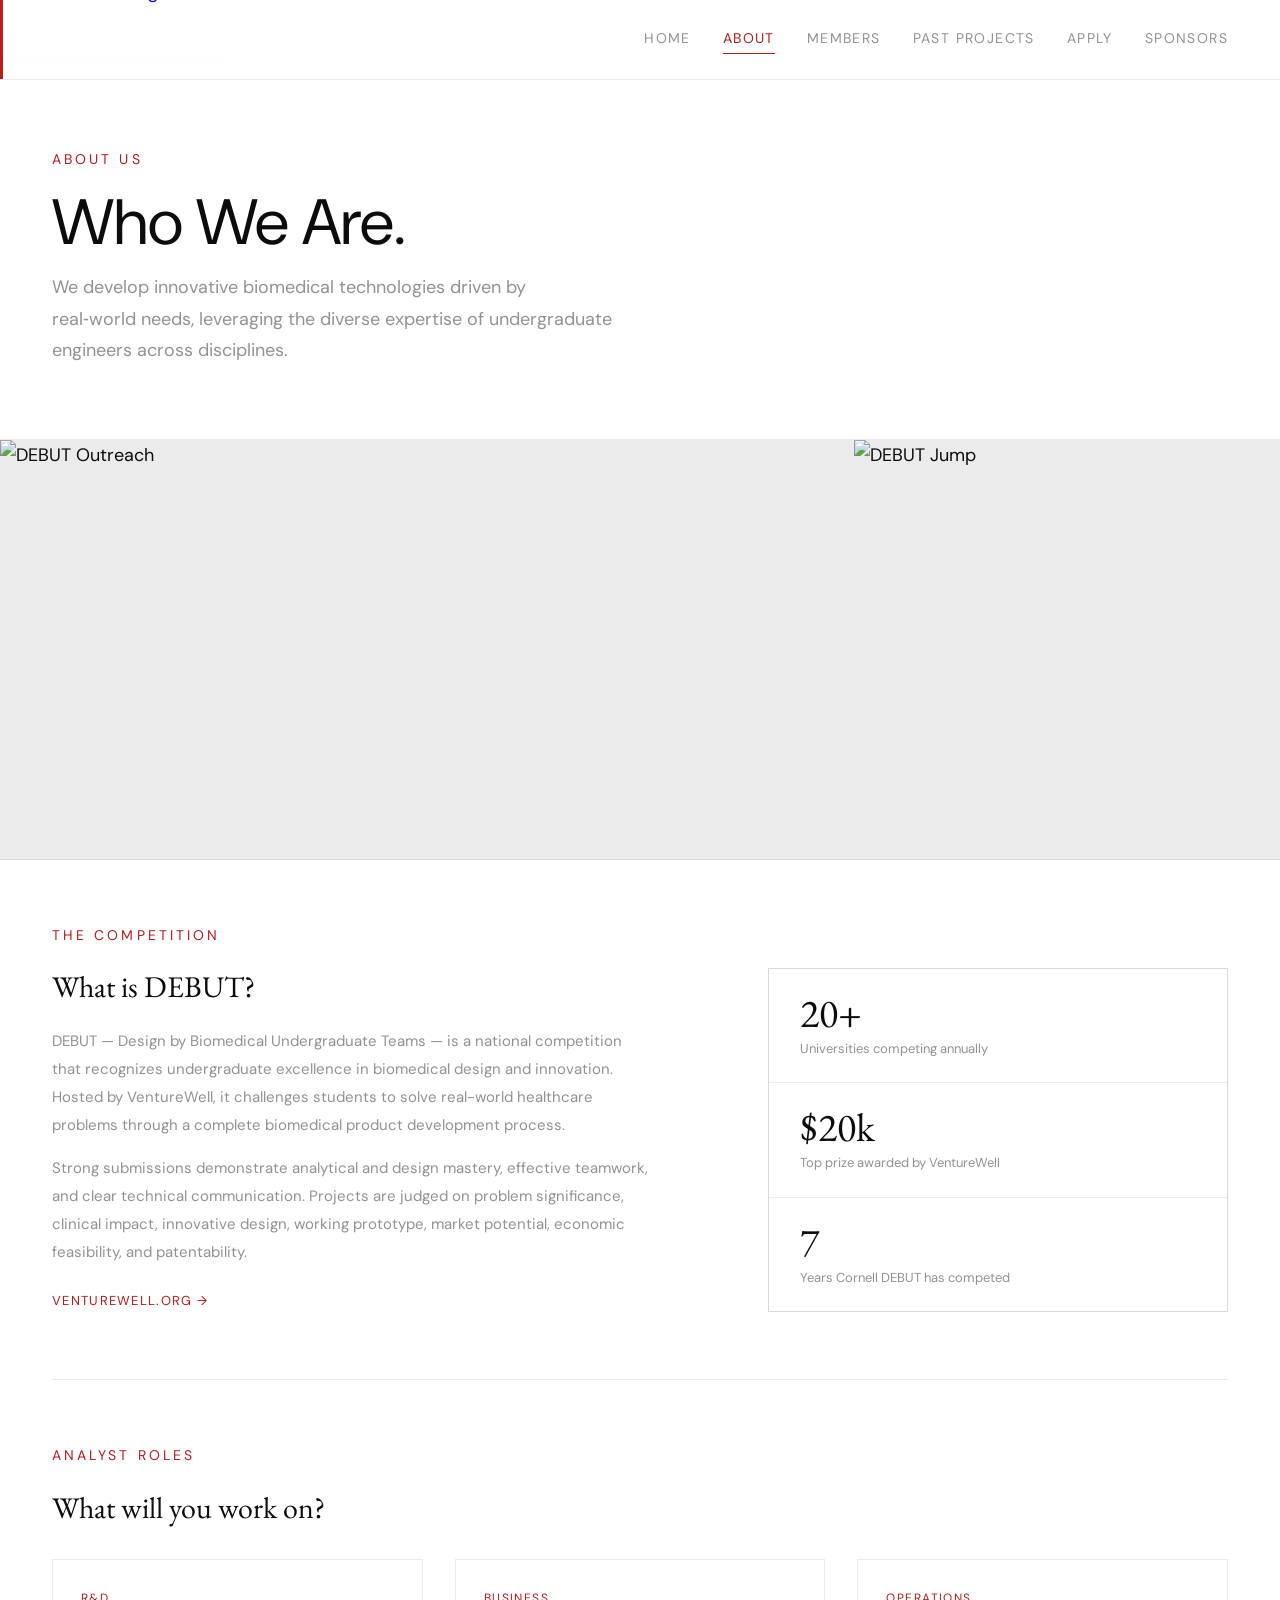
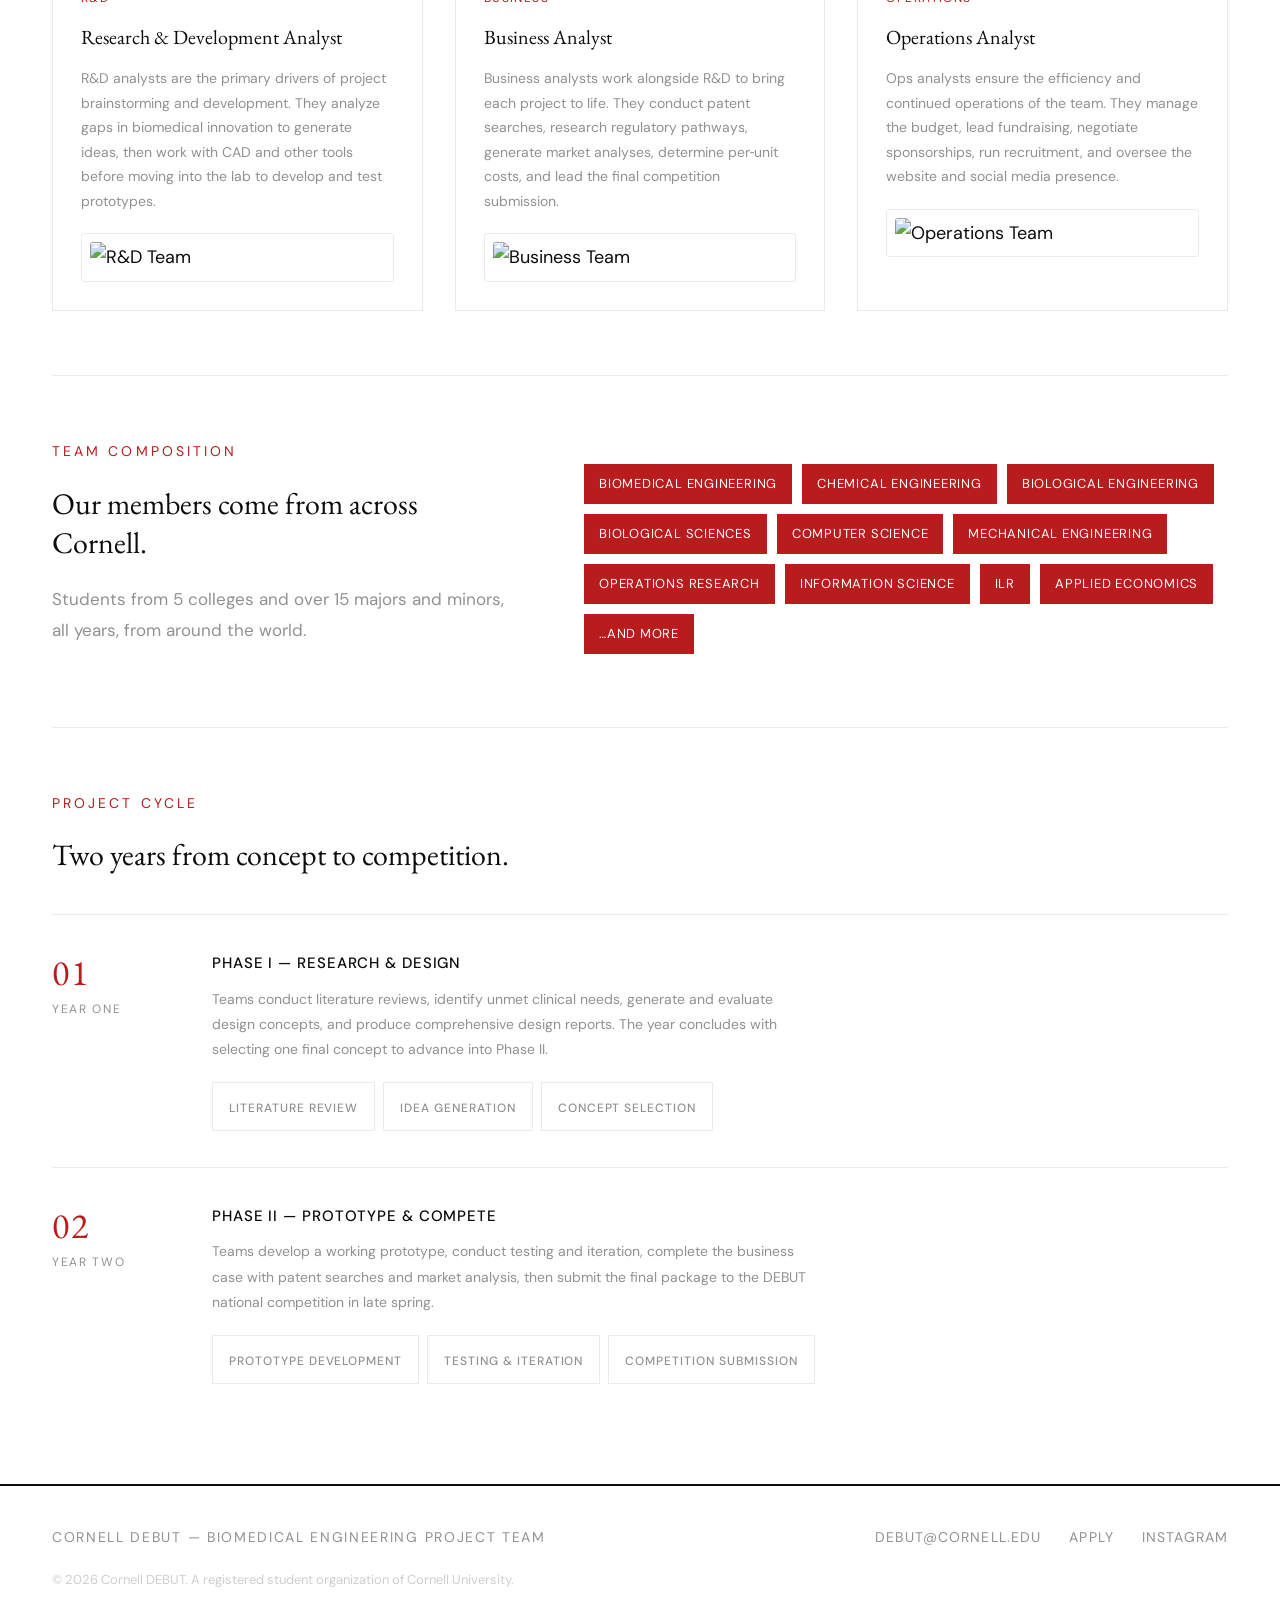
==== commit 7d4ed103: "Change job title from 'Economic / Business Analyst' to 'Business Analyst'" ====
--- a/about/index.html
+++ b/about/index.html
@@ -116,7 +116,7 @@
         <div class="role-card">
           <div class="role-card-label">Business</div>
           <div class="role-card-content">
-            <h3>Economic / Business Analyst</h3>
+            <h3>Business Analyst</h3>
             <p>Business analysts work alongside R&D to bring each project to life. They conduct patent searches, research regulatory pathways, generate market analyses, determine per‑unit costs, and lead the final competition submission.</p>
           </div>
           <div class="role-photo-box">
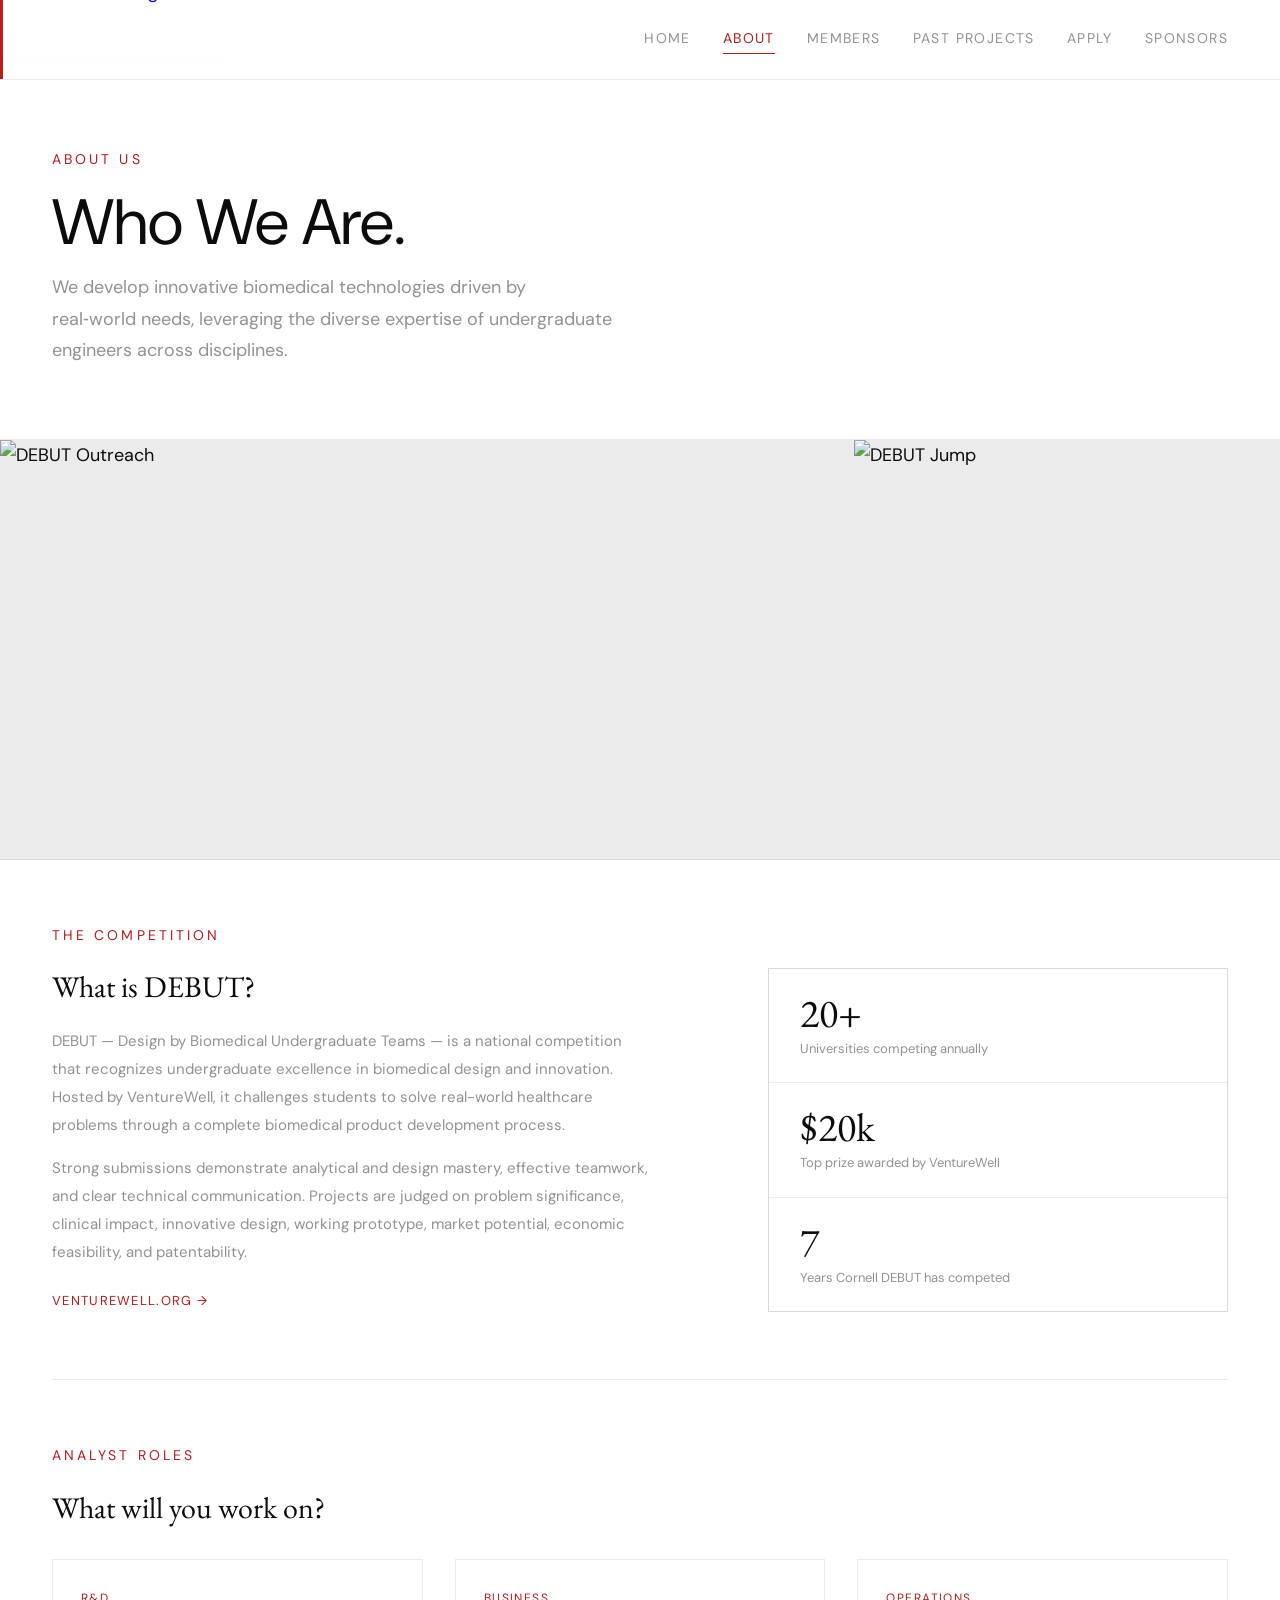
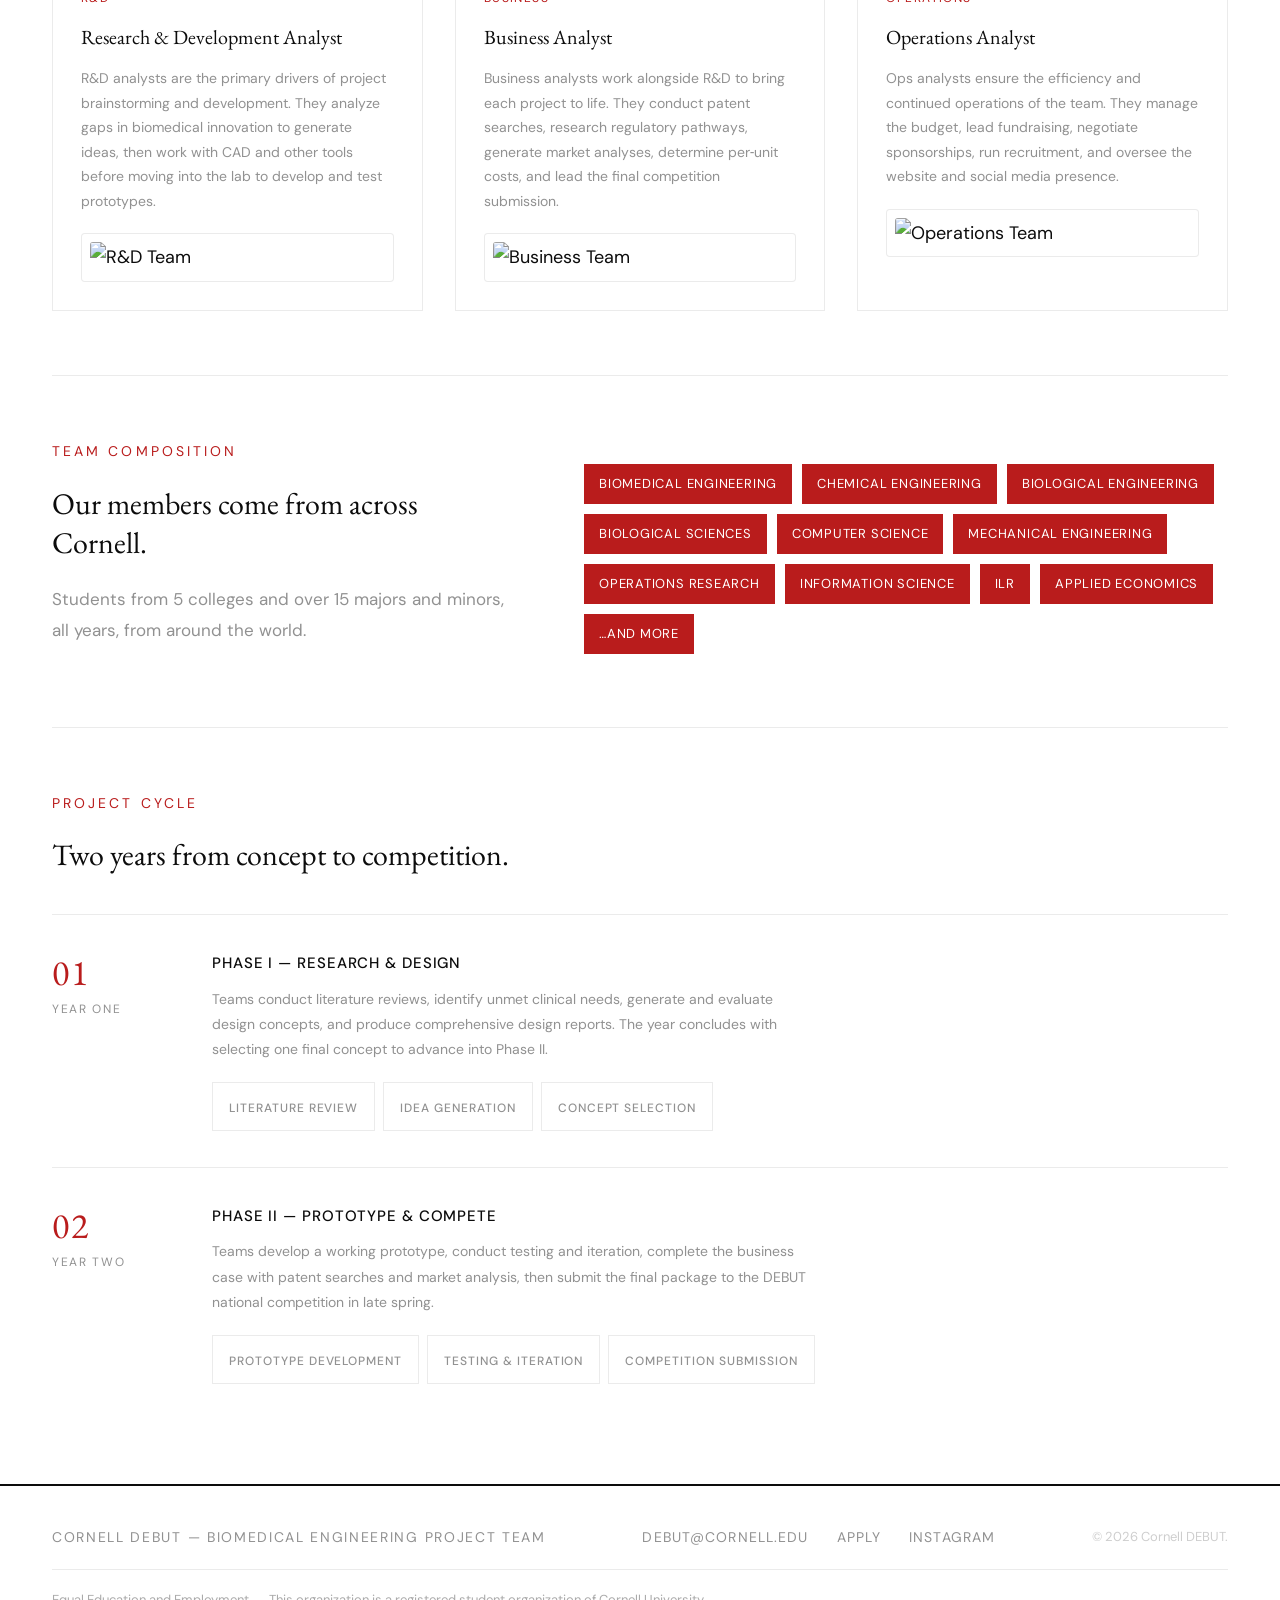
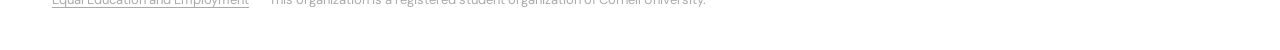
==== commit 033a4c1b: "Add statements section to site footer Adds a full-width statements row beneath the main footer line " ====
--- a/about/index.html
+++ b/about/index.html
@@ -227,7 +227,11 @@
     <a href="/apply/" class="footer-link">Apply</a>
     <a href="https://instagram.com/cornelldebut" target="_blank" rel="noopener" class="footer-link">Instagram</a>
   </div>
-  <div class="footer-copy">© 2026 Cornell DEBUT. A registered student organization of Cornell University.</div>
+  <div class="footer-copy">© 2026 Cornell DEBUT.</div>
+  <div class="footer-statements">
+    <a href="https://www.hr.cornell.edu/about/workplace-rights/equal-education-and-employment" target="_blank" rel="noopener" class="footer-statement-link">Equal Education and Employment</a>
+    <span class="footer-statement">This organization is a registered student organization of Cornell University.</span>
+  </div>
 </footer>
 
 <script src="/main.js"></script>
--- a/styles.css
+++ b/styles.css
@@ -244,6 +244,29 @@
 
 .footer-copy { font-size: 13px; color: rgba(12,12,12,0.2); }
 
+/* Statements — full-width row beneath the main footer line */
+.footer-statements {
+  flex-basis:  100%;
+  display:     flex;
+  flex-wrap:   wrap;
+  align-items: center;
+  gap:         8px 20px;
+  padding-top: 20px;
+  border-top:  1px solid rgba(12,12,12,0.08);
+  font-size:   13px;
+  line-height: 1.5;
+  color:       rgba(12,12,12,0.35);
+}
+
+.footer-statement-link {
+  color:           rgba(12,12,12,0.35);
+  text-decoration: underline;
+  text-underline-offset: 3px;
+  transition:      color 0.2s;
+}
+
+.footer-statement-link:hover { color: var(--red); }
+
 
 /* --------------------------------------------------------------------------
    7. Home — Hero
@@ -1550,6 +1573,13 @@
     gap:            10px;
   }
 
+  .footer-statements {
+    flex-direction: column;
+    align-items:    flex-start;
+    gap:            10px;
+    padding-top:    16px;
+  }
+
 
   /* ── About Page ── */
   .about-hero {
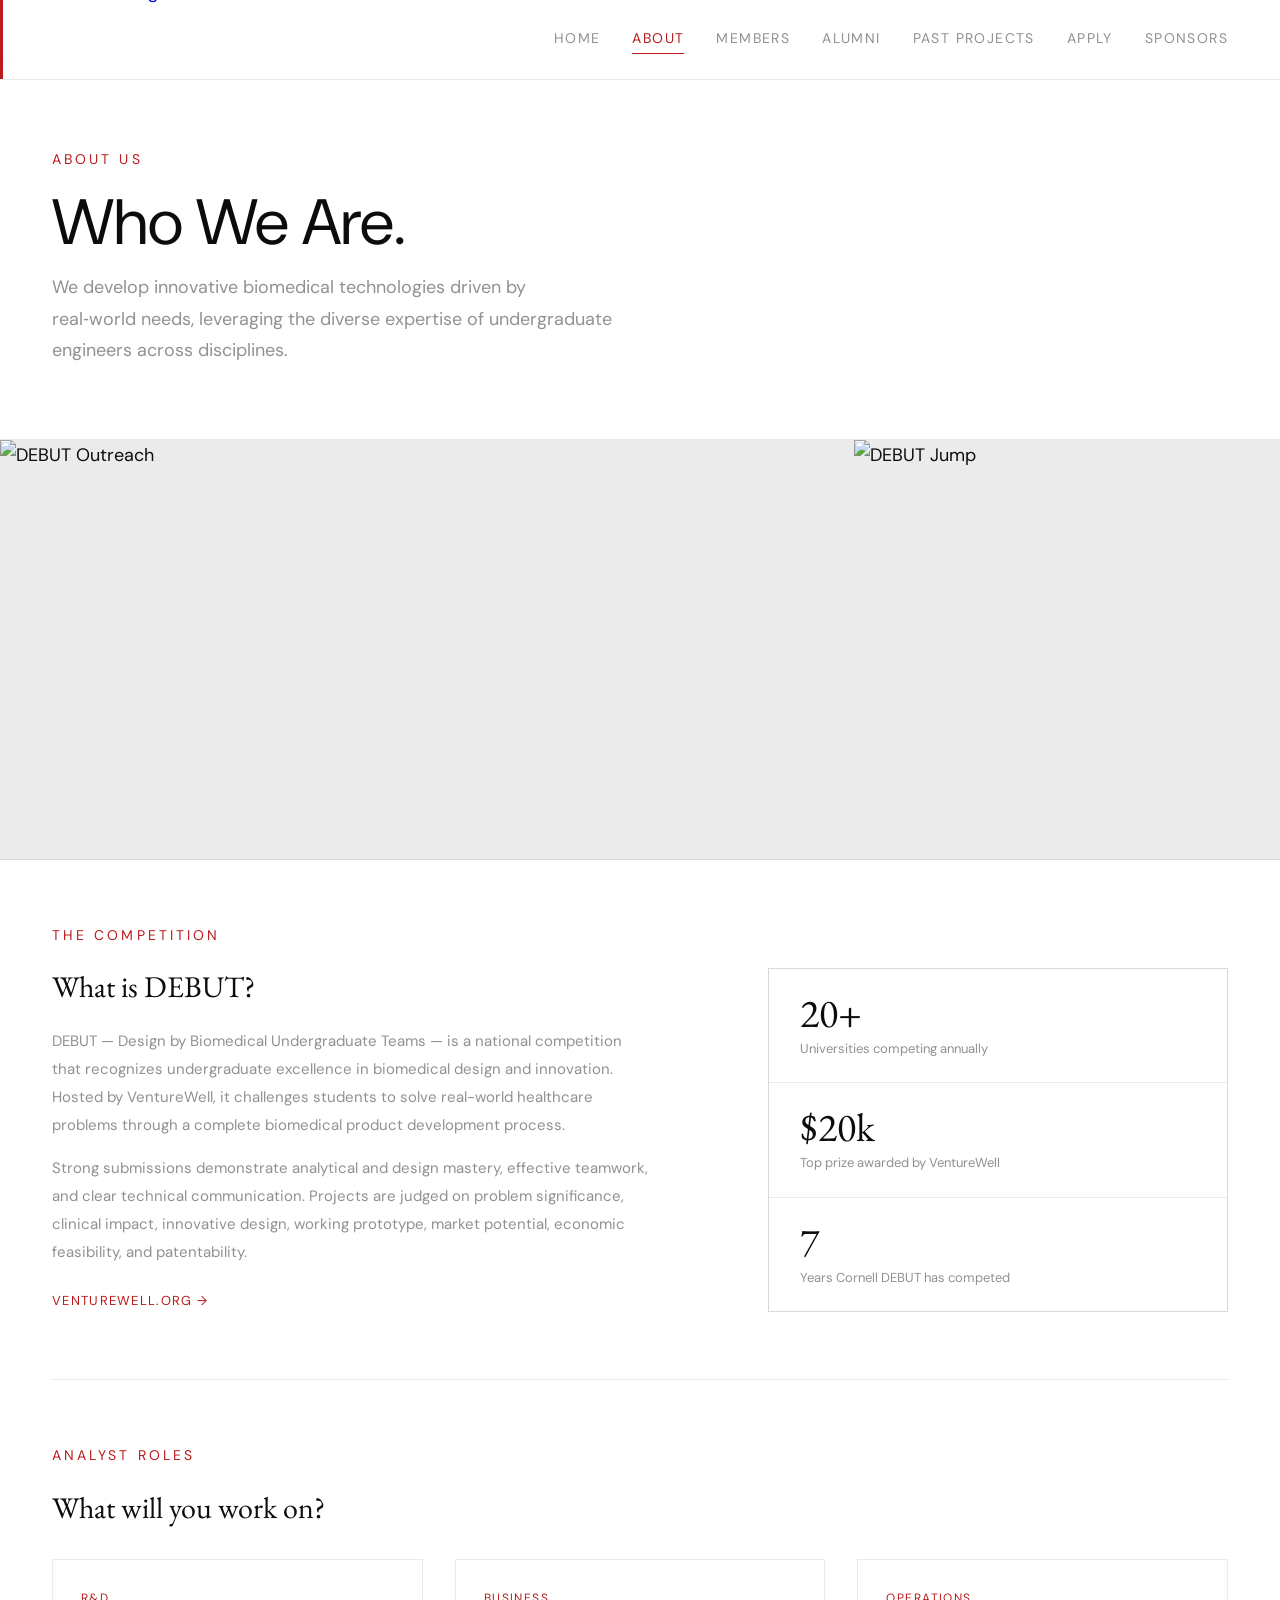
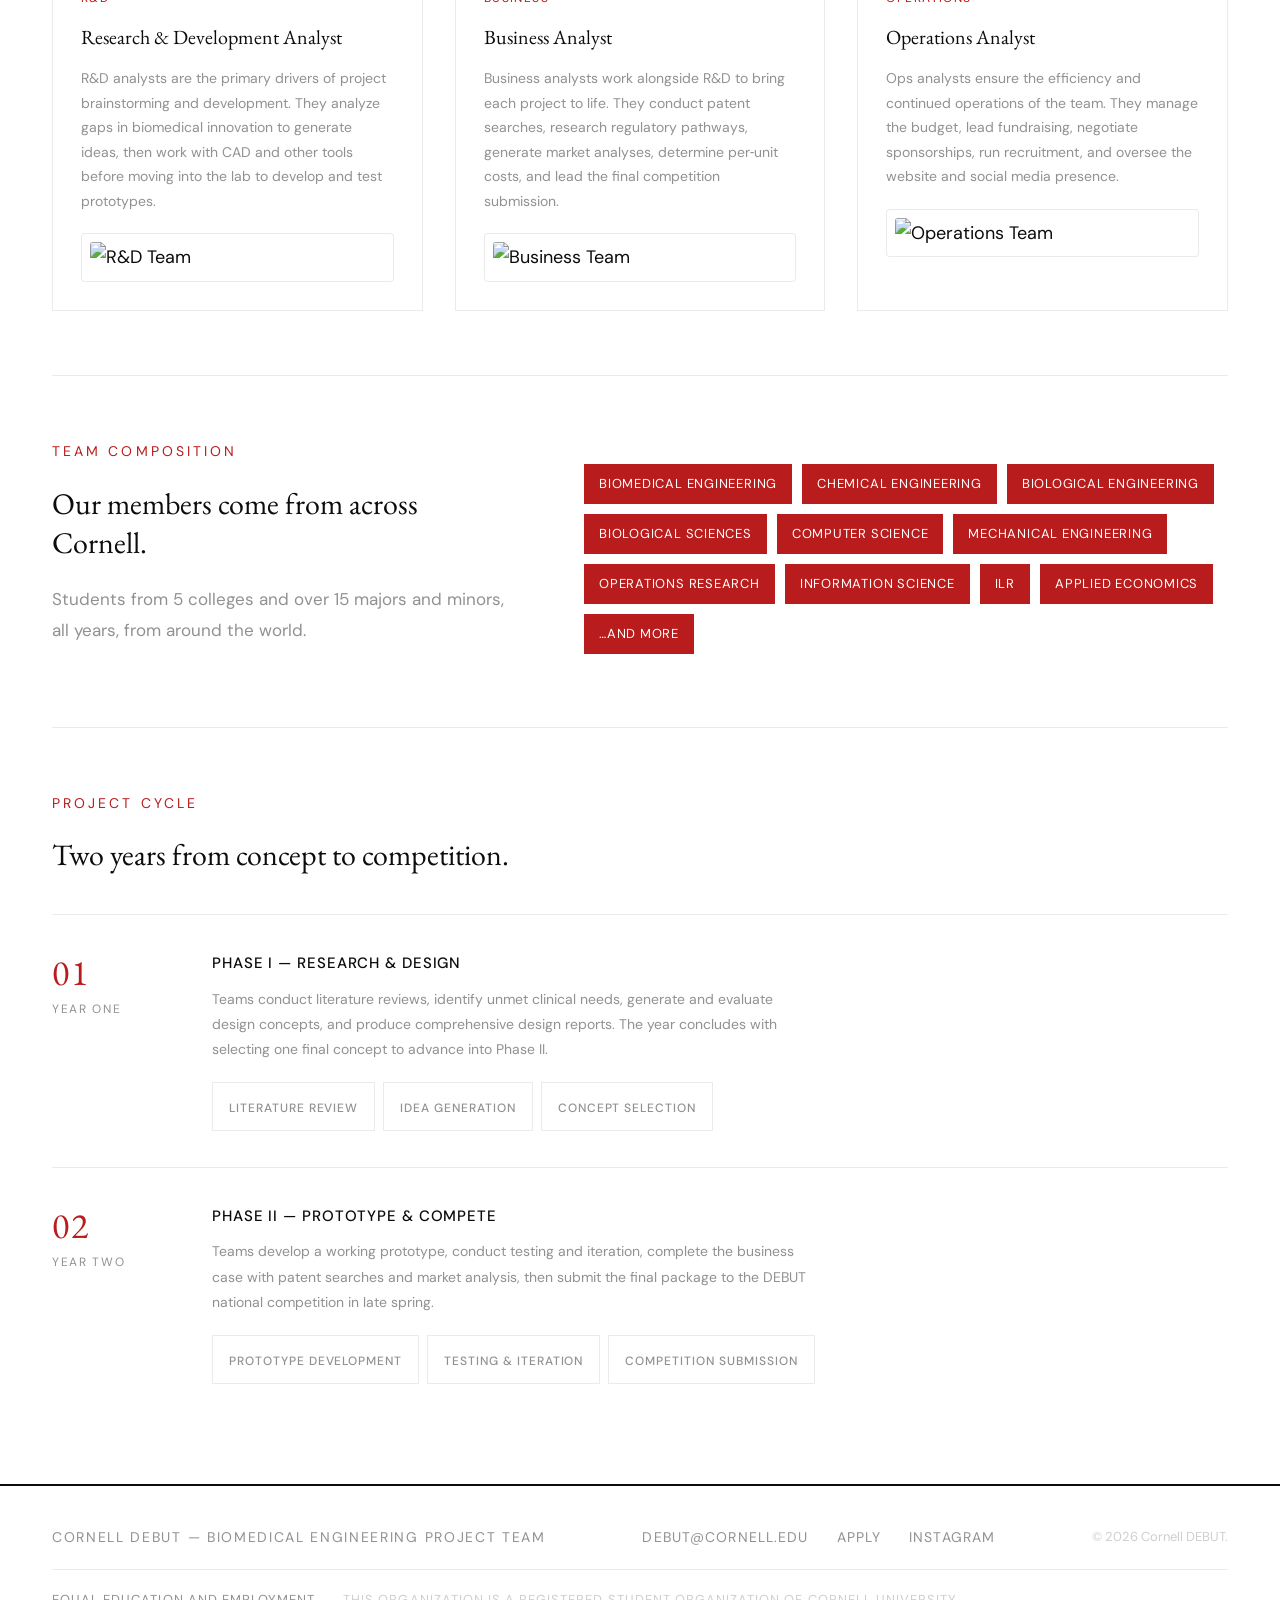
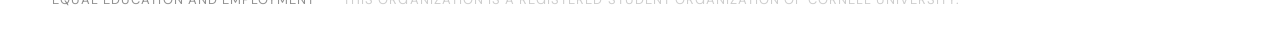
==== commit f52007d2: "Add Alumni page grouped by graduating class Adds /alumni/, a roster page laid out like the Members p" ====
--- a/about/index.html
+++ b/about/index.html
@@ -18,7 +18,7 @@
 <body data-page="about">
 
 <!-- ══════════════════════════════════════════════════════════════════════
-     NAVIGATION — identical on all 6 pages.
+     NAVIGATION — identical on all 7 pages.
      If you change it, copy this whole block into every page file.
      The current tab highlights itself from <body data-page="..."> — no JS.
      ══════════════════════════════════════════════════════════════════════ -->
@@ -30,6 +30,7 @@
     <a class="nav-link" data-nav="home"          href="/">Home</a>
     <a class="nav-link" data-nav="about"         href="/about/">About</a>
     <a class="nav-link" data-nav="members"       href="/members/">Members</a>
+    <a class="nav-link" data-nav="alumni"        href="/alumni/">Alumni</a>
     <a class="nav-link" data-nav="past-projects" href="/past-projects/">Past Projects</a>
     <a class="nav-link" data-nav="apply"         href="/apply/">Apply</a>
     <a class="nav-link" data-nav="sponsors"      href="/sponsors/">Sponsors</a>
@@ -218,7 +219,7 @@
 </div>
 
 <!-- ══════════════════════════════════════════════════════════════════════
-     FOOTER — identical on all 6 pages. Copy to every file if changed.
+     FOOTER — identical on all 7 pages. Copy to every file if changed.
      ══════════════════════════════════════════════════════════════════════ -->
 <footer>
   <div class="footer-brand">Cornell DEBUT — Biomedical Engineering Project Team</div>
--- a/styles.css
+++ b/styles.css
@@ -144,6 +144,7 @@
 body[data-page="home"]          .nav-link[data-nav="home"],
 body[data-page="about"]         .nav-link[data-nav="about"],
 body[data-page="members"]       .nav-link[data-nav="members"],
+body[data-page="alumni"]        .nav-link[data-nav="alumni"],
 body[data-page="past-projects"] .nav-link[data-nav="past-projects"],
 body[data-page="apply"]         .nav-link[data-nav="apply"],
 body[data-page="sponsors"]      .nav-link[data-nav="sponsors"] {
@@ -152,6 +153,7 @@
 body[data-page="home"]          .nav-link[data-nav="home"]::after,
 body[data-page="about"]         .nav-link[data-nav="about"]::after,
 body[data-page="members"]       .nav-link[data-nav="members"]::after,
+body[data-page="alumni"]        .nav-link[data-nav="alumni"]::after,
 body[data-page="past-projects"] .nav-link[data-nav="past-projects"]::after,
 body[data-page="apply"]         .nav-link[data-nav="apply"]::after,
 body[data-page="sponsors"]      .nav-link[data-nav="sponsors"]::after {
@@ -246,22 +248,24 @@
 
 /* Statements — full-width row beneath the main footer line */
 .footer-statements {
-  flex-basis:  100%;
-  display:     flex;
-  flex-wrap:   wrap;
-  align-items: center;
-  gap:         8px 20px;
-  padding-top: 20px;
-  border-top:  1px solid rgba(12,12,12,0.08);
-  font-size:   13px;
-  line-height: 1.5;
-  color:       rgba(12,12,12,0.35);
+  flex-basis:     100%;
+  display:        flex;
+  flex-wrap:      wrap;
+  align-items:    center;
+  gap:            10px 28px;
+  padding-top:    20px;
+  border-top:     1px solid var(--border);
+  font-size:      13px;
+  letter-spacing: 0.08em;
+  text-transform: uppercase;
+  line-height:    1.6;
+  color:          rgba(12,12,12,0.2);
 }
 
 .footer-statement-link {
-  color:           rgba(12,12,12,0.35);
-  text-decoration: underline;
-  text-underline-offset: 3px;
+  color:           var(--text-dim);
+  text-decoration: none;
+  cursor:          pointer;
   transition:      color 0.2s;
 }
 
@@ -431,7 +435,7 @@
   .stats-bar { grid-template-columns: repeat(2, 1fr); }
   .role-cards { grid-template-columns: 1fr; }
   nav { padding: 0 24px; }
-  .filter-row, .members-content, #team-container { padding-left: 24px; padding-right: 24px; }
+  .filter-row, .members-content, #team-container, #alumni-container { padding-left: 24px; padding-right: 24px; }
   .about-body, .apply-body, .sponsors-body, .rnd-content { padding-left: 24px; padding-right: 24px; }
   .members-hero, .apply-hero, .sponsors-hero, .rnd-hero, .about-hero { padding-left: 24px; padding-right: 24px; }
   footer { padding: 32px 24px; }
@@ -1063,7 +1067,8 @@
 .members-content { padding: 52px 52px 88px; }
 .subteam-section  { margin-bottom: 60px; }
 
-#team-container { padding: 52px 52px 88px; }
+#team-container,
+#alumni-container { padding: 52px 52px 88px; }
 
 .subteam-header {
   margin-bottom:  28px;
@@ -1170,6 +1175,12 @@
 
 .member-name { font-size: 14px; font-weight: 400; color: var(--text); margin-top: 10px; line-height: 1.4; }
 
+/* Small grey line under an alumni name — former subteam, current role, etc. */
+.member-note { font-size: 13px; color: var(--text-dim); margin-top: 4px; line-height: 1.5; }
+
+/* Shown in place of the grid when a class year has no entries yet. */
+.alumni-empty { font-size: 15px; color: var(--text-dim); font-style: italic; }
+
 .member-lead-tag {
   font-size:      11px;
   letter-spacing: 0.12em;
@@ -1623,10 +1634,12 @@
   }
 
   .members-content,
-  #team-container { padding: 24px 20px; }
+  #team-container,
+  #alumni-container { padding: 24px 20px; }
 
   /* Tighter member grid — 2 per row */
   #team-container > div,
+  #alumni-container > div,
   .subteam-section {
     display: block;
   }
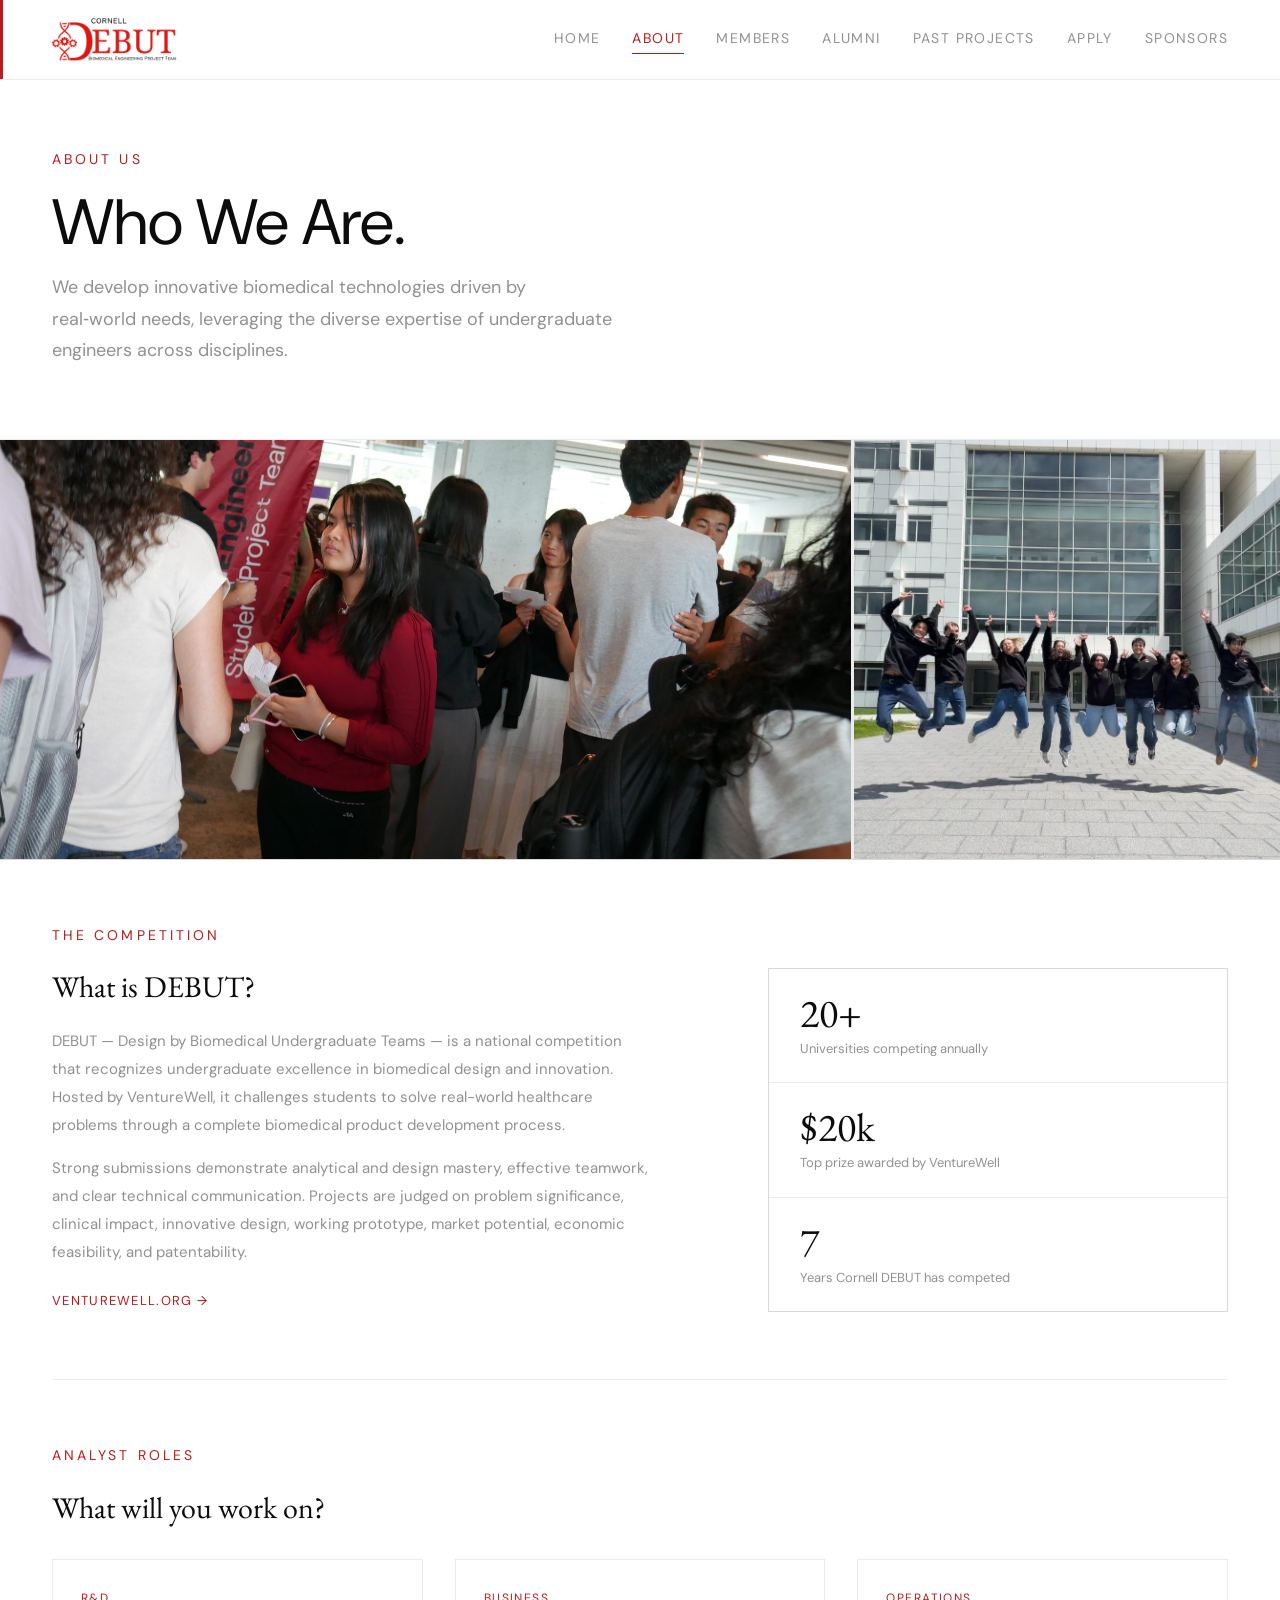
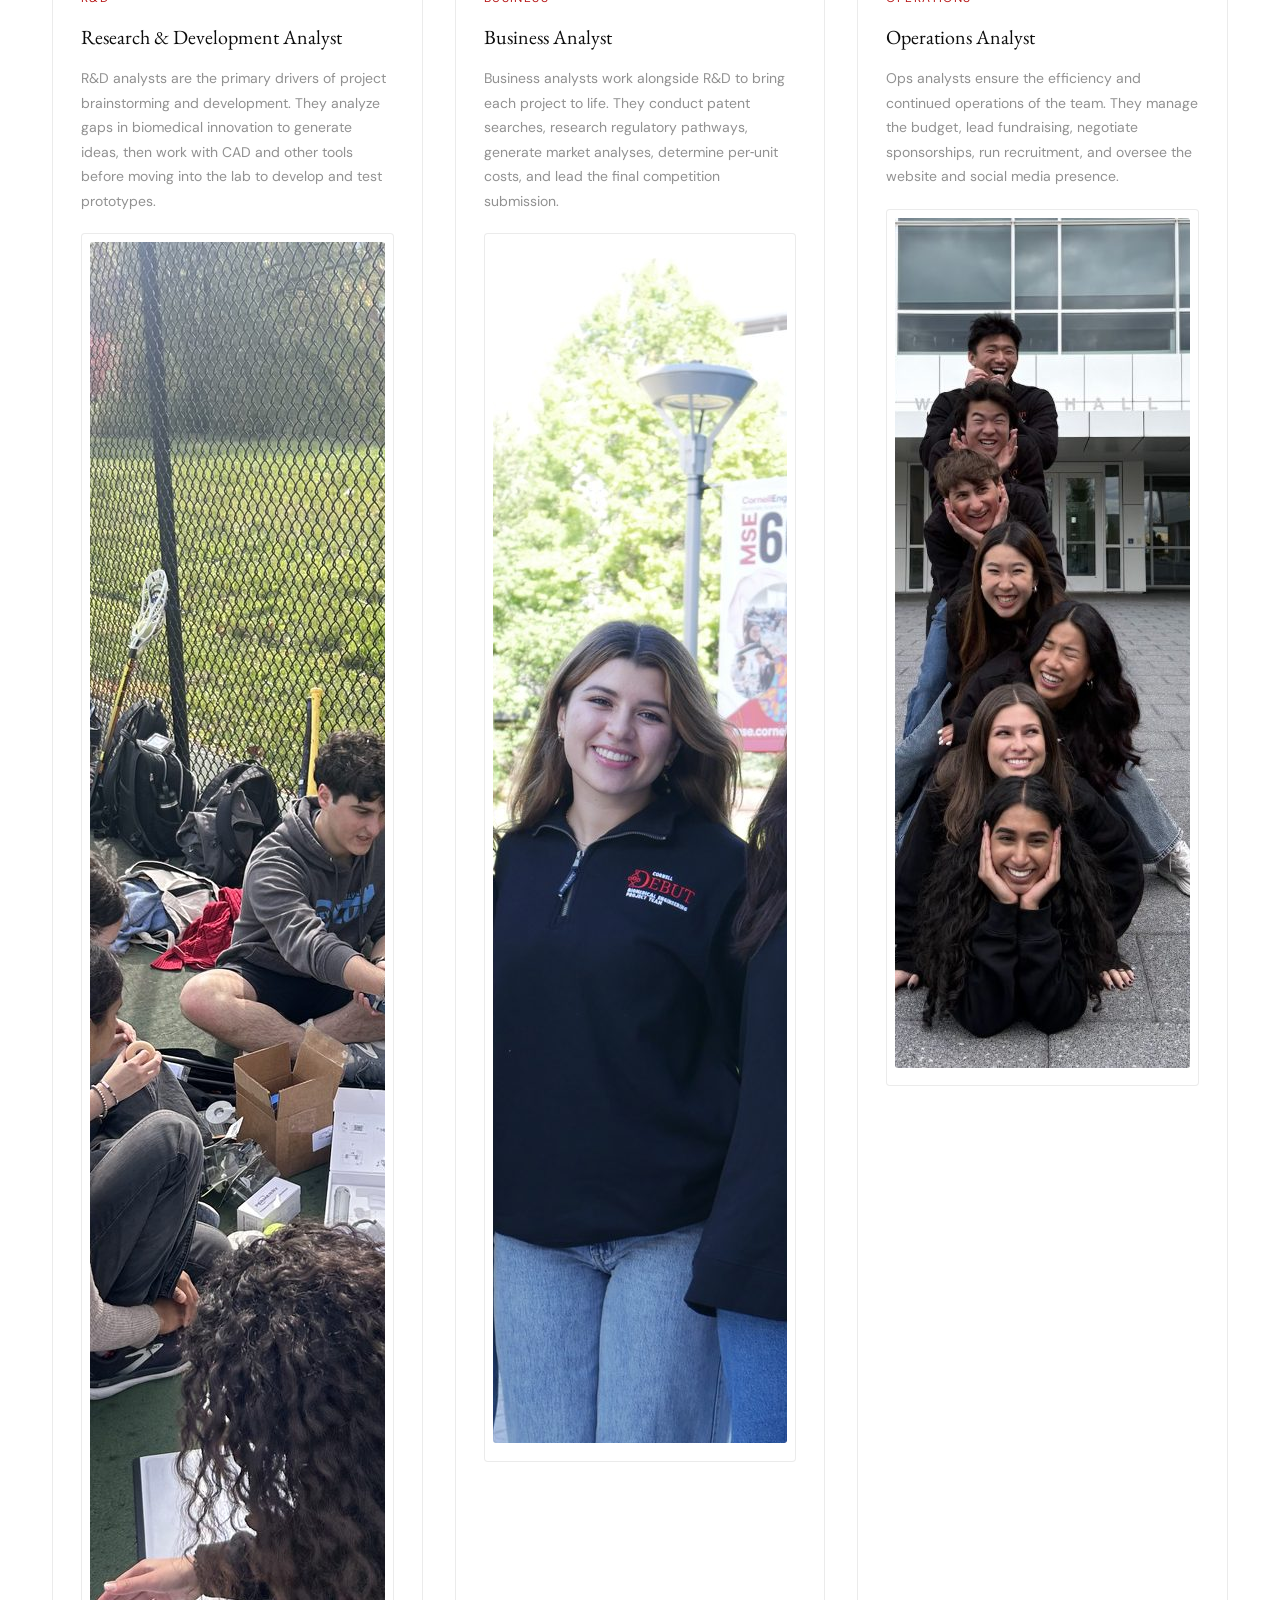
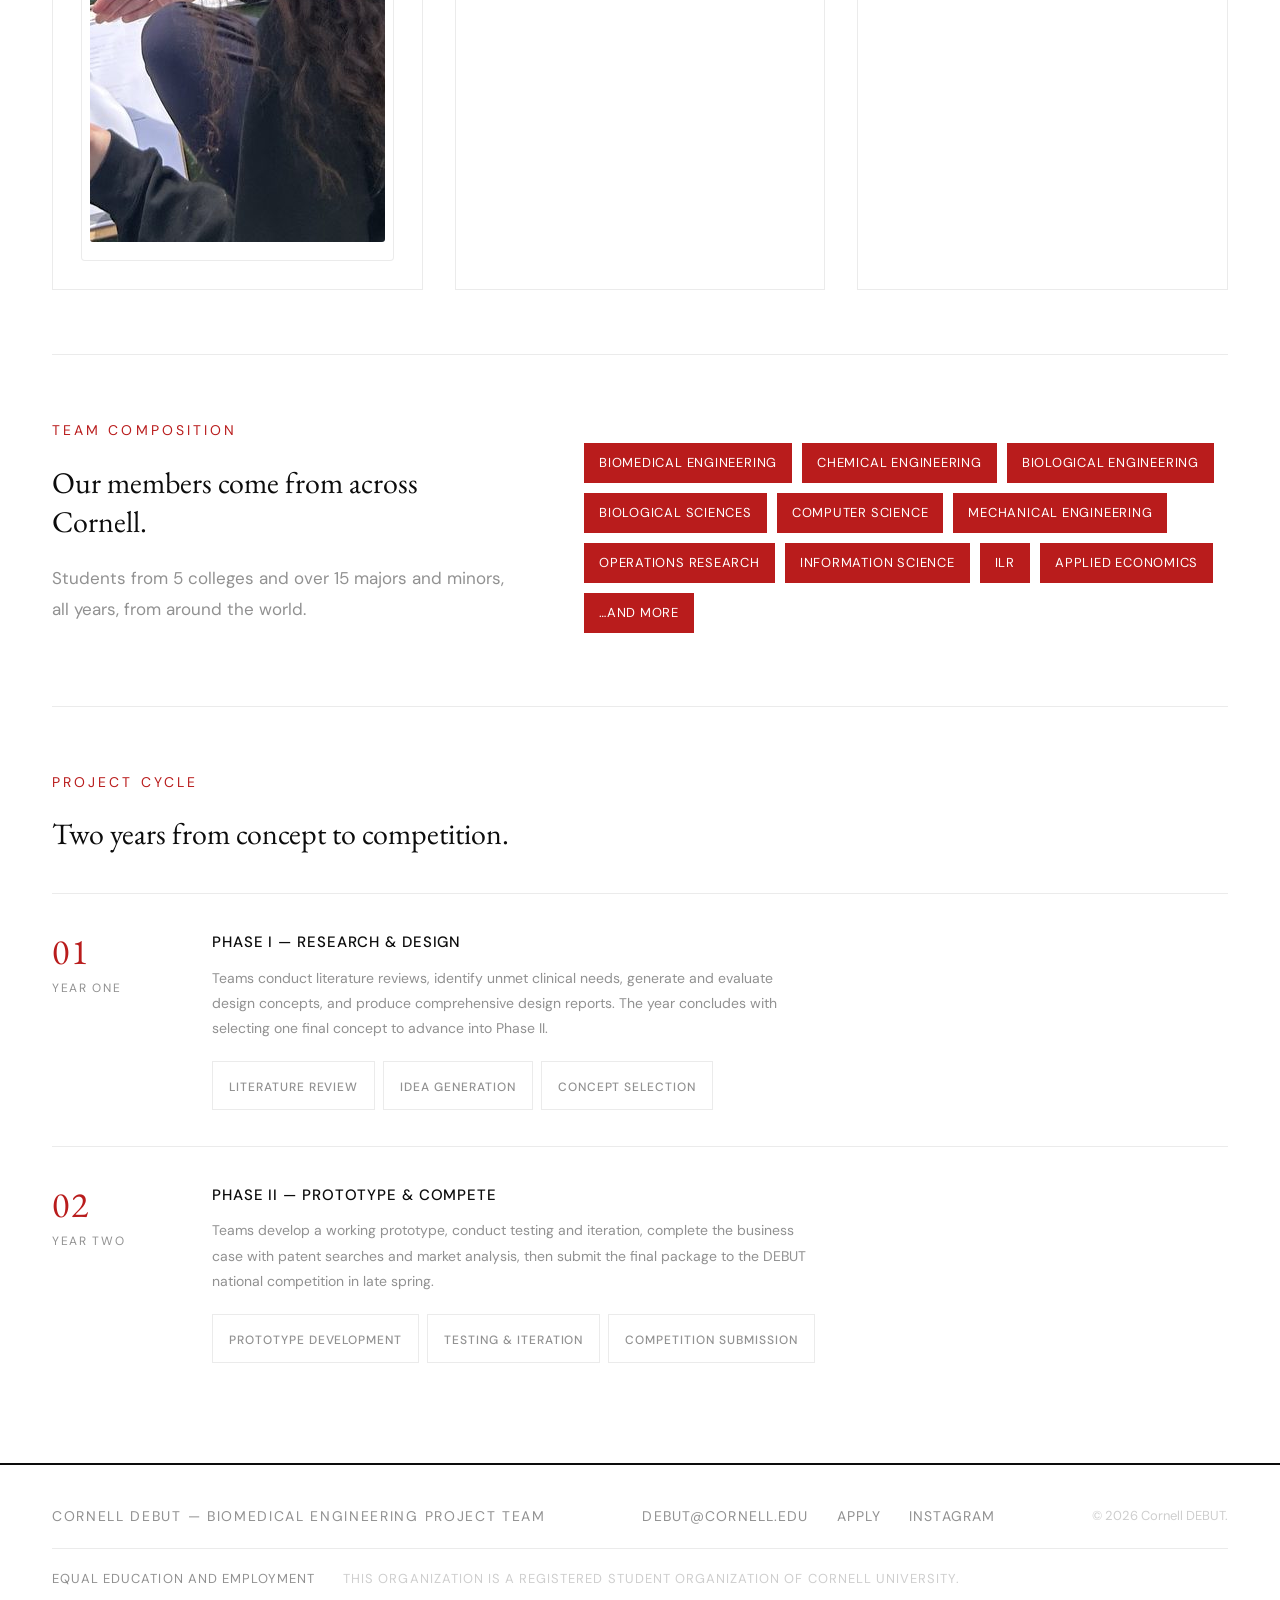
==== commit aff6633b: "Optimize images: 342 MB of page weight down to 8 MB Every photo in static/ was the full-resolution c" ====
--- a/about/index.html
+++ b/about/index.html
@@ -24,7 +24,7 @@
      ══════════════════════════════════════════════════════════════════════ -->
 <nav>
   <a href="/" class="nav-brand">
-    <img src="/static/DEBUT_LOGOS/DEBUT_MAIN_LOGO.png" alt="DEBUT Logo" class="nav-logo">
+    <img src="/static/DEBUT_LOGOS/DEBUT_MAIN_LOGO.png" alt="DEBUT Logo" class="nav-logo" width="300" height="300">
   </a>
   <div class="nav-links">
     <a class="nav-link" data-nav="home"          href="/">Home</a>
@@ -52,10 +52,10 @@
   <!-- ── PHOTO STRIP ───────────────────────────────────────────── -->
   <div class="about-photo-strip">
     <div class="about-strip-img about-strip-main">
-      <img loading="lazy" decoding="async" src="/static/DEBUT_B_ROLL/B_Roll_2.JPG" alt="DEBUT Outreach">
+      <img loading="lazy" decoding="async" src="/static/DEBUT_B_ROLL/B_Roll_2.JPG" alt="DEBUT Outreach" width="1600" height="1201">
     </div>
     <div class="about-strip-img">
-      <img loading="lazy" decoding="async" src="/static/DEBUT_B_ROLL/Subteam_1.JPG" alt="DEBUT Jump">
+      <img loading="lazy" decoding="async" src="/static/DEBUT_B_ROLL/Subteam_1.JPG" alt="DEBUT Jump" width="1179" height="876">
     </div>
   </div>
 
@@ -109,7 +109,7 @@
             <p>R&D analysts are the primary drivers of project brainstorming and development. They analyze gaps in biomedical innovation to generate ideas, then work with CAD and other tools before moving into the lab to develop and test prototypes.</p>
           </div>
           <div class="role-photo-box">
-            <img loading="lazy" decoding="async" src="/static/DEBUT_B_ROLL/R&D_Analyst.JPEG" alt="R&D Team">
+            <img loading="lazy" decoding="async" src="/static/DEBUT_B_ROLL/R&D_Analyst.JPEG" alt="R&D Team" width="1200" height="1600">
           </div>
         </div>
 
@@ -121,7 +121,7 @@
             <p>Business analysts work alongside R&D to bring each project to life. They conduct patent searches, research regulatory pathways, generate market analyses, determine per‑unit costs, and lead the final competition submission.</p>
           </div>
           <div class="role-photo-box">
-            <img loading="lazy" decoding="async" src="/static/DEBUT_B_ROLL/Econ_Analyst.JPG" alt="Business Team">
+            <img loading="lazy" decoding="async" src="/static/DEBUT_B_ROLL/Econ_Analyst.JPG" alt="Business Team" width="1600" height="1201">
           </div>
         </div>
 
@@ -133,7 +133,7 @@
             <p>Ops analysts ensure the efficiency and continued operations of the team. They manage the budget, lead fundraising, negotiate sponsorships, run recruitment, and oversee the website and social media presence.</p>
           </div>
           <div class="role-photo-box">
-            <img loading="lazy" decoding="async" src="/static/DEBUT_B_ROLL/Subteam_2.JPG" alt="Operations Team">
+            <img loading="lazy" decoding="async" src="/static/DEBUT_B_ROLL/Subteam_2.JPG" alt="Operations Team" width="770" height="850">
           </div>
         </div>
 
--- a/styles.css
+++ b/styles.css
@@ -1181,6 +1181,103 @@
 /* Shown in place of the grid when a class year has no entries yet. */
 .alumni-empty { font-size: 15px; color: var(--text-dim); font-style: italic; }
 
+/* Flip card — rendered only for members who have a `bio` in the roster data.
+   Click (or Enter/Space when focused) rotates the photo to reveal the bio. */
+.member-flip {
+  perspective:   1000px;
+  cursor:        pointer;
+  border-radius: 4px;
+}
+
+.member-flip:focus-visible {
+  outline:        2px solid var(--red);
+  outline-offset: 3px;
+}
+
+.member-flip-inner {
+  position:        relative;
+  width:           100%;
+  aspect-ratio:    1 / 1;
+  transform-style: preserve-3d;
+  transition:      transform 0.55s cubic-bezier(0.4, 0.2, 0.2, 1);
+}
+
+.member-flip.flipped .member-flip-inner { transform: rotateY(180deg); }
+
+.member-face {
+  position:                 absolute;
+  inset:                    0;
+  backface-visibility:      hidden;
+  -webkit-backface-visibility: hidden;
+  border-radius:            4px;
+  overflow:                 hidden;
+  /* Chrome still hit-tests a face that is rotated away from the viewer, so the
+     back would swallow clicks meant for the photo. Swapping opacity and
+     pointer-events at the midpoint of the rotation keeps the correct face
+     both visible and clickable. */
+  transition:               opacity 0s linear 0.275s;
+}
+
+.member-face-back  { opacity: 0; pointer-events: none; }
+
+.member-flip.flipped .member-face-back  { opacity: 1; pointer-events: auto; }
+.member-flip.flipped .member-face-front { opacity: 0; pointer-events: none; }
+
+.member-face-front img,
+.member-face-front .member-no-photo { width: 100%; height: 100%; }
+
+/* Hold the photo still while it is rotating away. */
+.member-flip.flipped img { transform: none; }
+
+.member-face-back {
+  transform:   rotateY(180deg);
+  background:  var(--bg2);
+  border:      0.5px solid var(--border);
+  border-left: 2px solid var(--red);
+  padding:     20px;
+  display:     flex;
+  align-items: center;
+  overflow-y:  auto;
+}
+
+.member-face-back p {
+  margin:      0;
+  font-size:   13px;
+  line-height: 1.65;
+  color:       var(--text-mid);
+}
+
+/* Small affordance so it is clear the card can be clicked. */
+.member-flip-hint {
+  position:       absolute;
+  right: 8px; bottom: 8px;
+  font-size:      10px;
+  letter-spacing: 0.12em;
+  text-transform: uppercase;
+  color:          var(--red);
+  background:     rgba(255, 255, 255, 0.92);
+  padding:        3px 7px;
+  border-radius:  2px;
+  opacity:        0;
+  transition:     opacity 0.2s;
+  pointer-events: none;
+}
+
+.member-flip:hover .member-flip-hint,
+.member-flip:focus-visible .member-flip-hint { opacity: 1; }
+.member-flip.flipped .member-flip-hint { opacity: 0; }
+
+/* Touch devices have no hover, so keep the hint visible there. */
+@media (hover: none) {
+  .member-flip-hint { opacity: 1; }
+}
+
+/* Respect a reduced-motion preference — swap instantly instead of rotating. */
+@media (prefers-reduced-motion: reduce) {
+  .member-flip-inner { transition: none; }
+  .member-face       { transition-delay: 0s; }
+}
+
 .member-lead-tag {
   font-size:      11px;
   letter-spacing: 0.12em;
